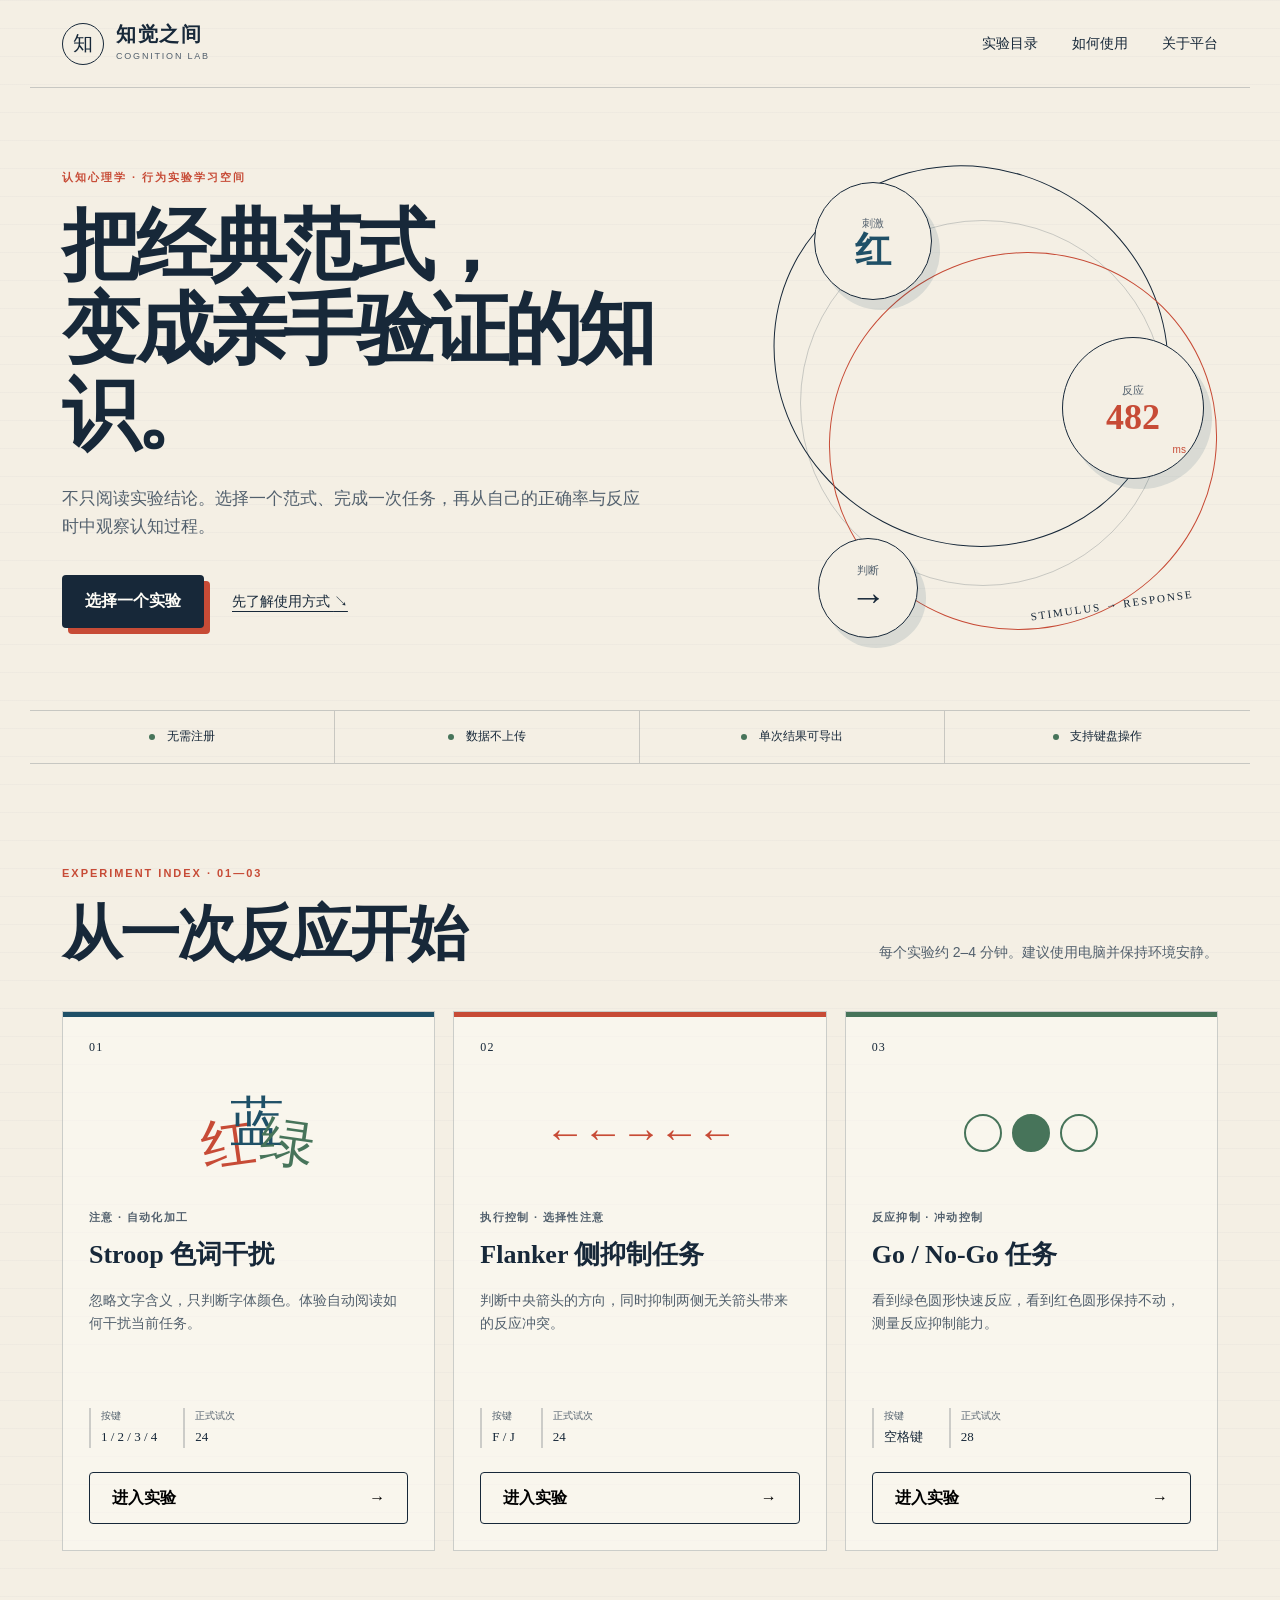
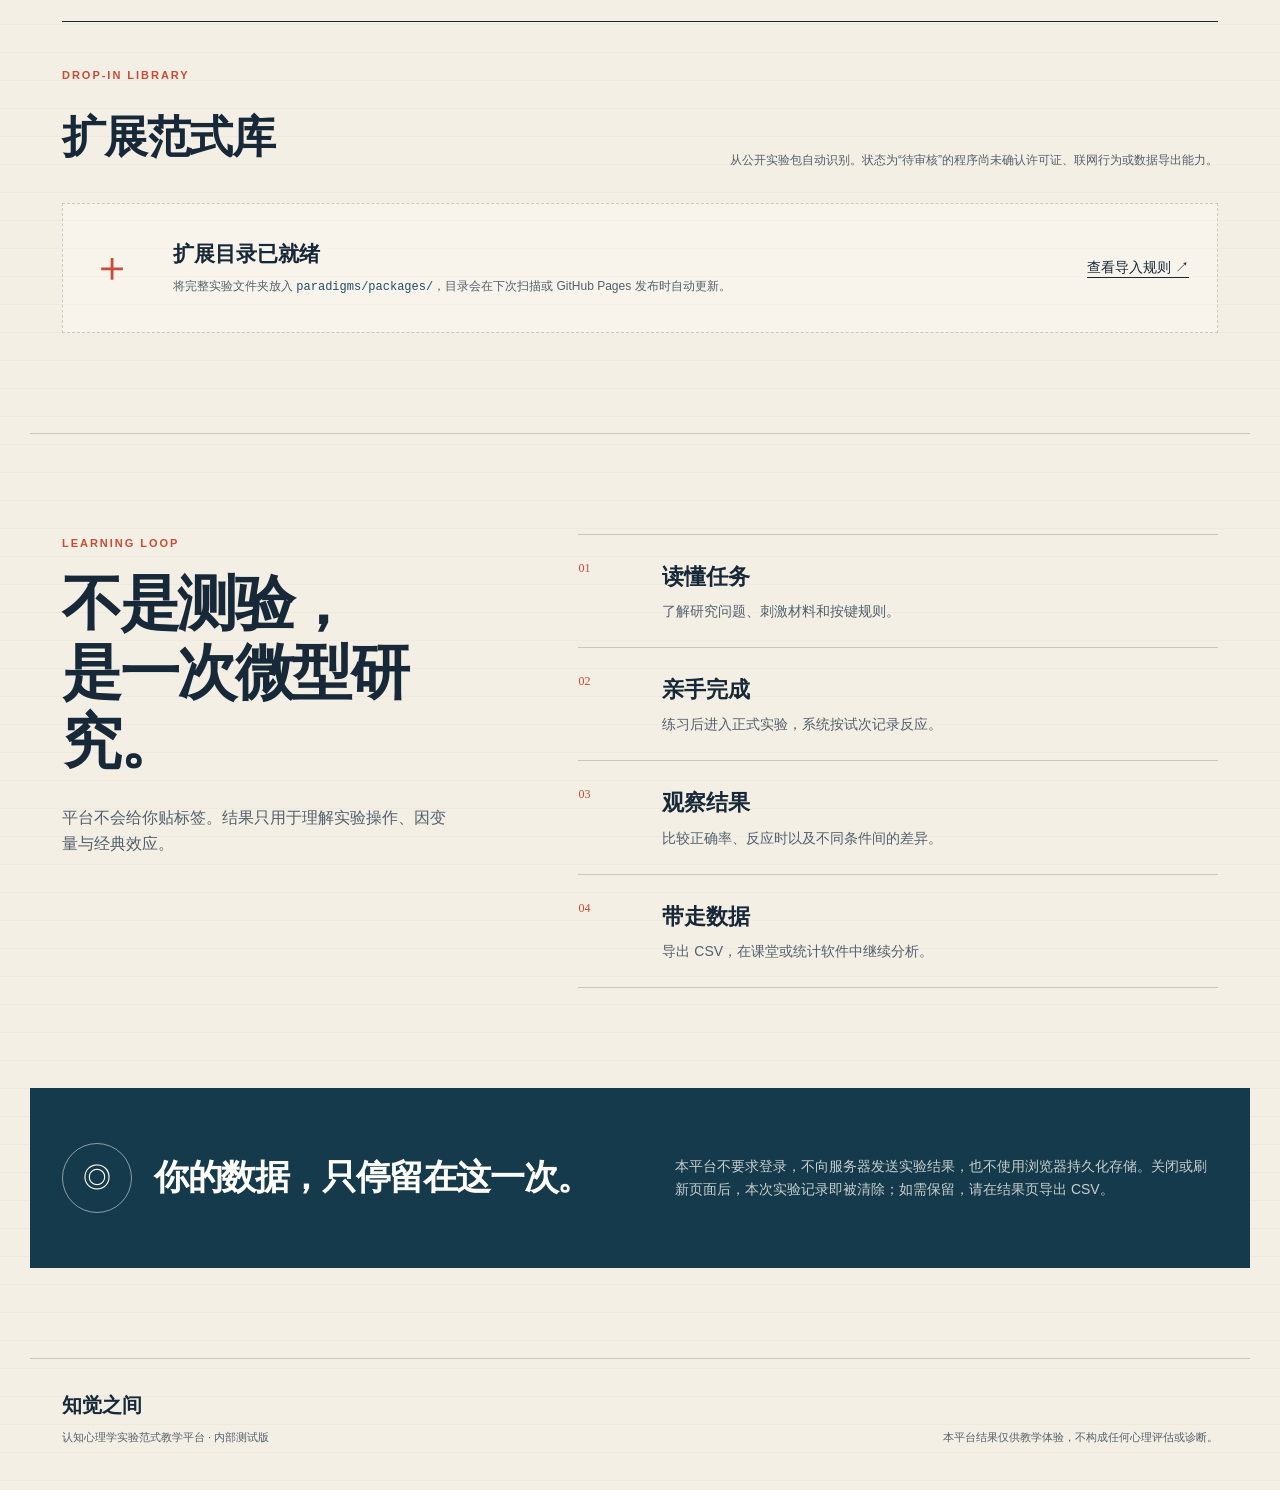
==== index.html @ 91975792 "Initial cognitive paradigm lab" ====
<!doctype html>
<html lang="zh-CN">
  <head>
    <meta charset="UTF-8" />
    <meta name="viewport" content="width=device-width, initial-scale=1.0" />
    <meta
      name="description"
      content="面向认知心理学学习者的经典行为实验范式体验平台。"
    />
    <meta name="theme-color" content="#f4efe4" />
    <title>知觉之间｜认知心理学实验范式平台</title>
    <link rel="stylesheet" href="./styles.css" />
    <script src="./paradigms/catalog.generated.js"></script>
    <script src="./app.js" defer></script>
  </head>
  <body>
    <a class="skip-link" href="#experiment-list">跳到实验目录</a>

    <header class="site-header">
      <a class="brand" href="#top" aria-label="知觉之间首页">
        <span class="brand-mark" aria-hidden="true">知</span>
        <span>
          <strong>知觉之间</strong>
          <small>COGNITION LAB</small>
        </span>
      </a>
      <nav aria-label="主导航">
        <a href="#experiment-list">实验目录</a>
        <a href="#how-it-works">如何使用</a>
        <a href="#about">关于平台</a>
      </nav>
    </header>

    <main id="top">
      <section class="hero" aria-labelledby="hero-title">
        <div class="hero-copy">
          <p class="eyebrow">认知心理学 · 行为实验学习空间</p>
          <h1 id="hero-title">把经典范式，<br />变成亲手验证的知识。</h1>
          <p class="hero-intro">
            不只阅读实验结论。选择一个范式、完成一次任务，再从自己的正确率与反应时中观察认知过程。
          </p>
          <div class="hero-actions">
            <a class="button button-primary" href="#experiment-list">选择一个实验</a>
            <a class="text-link" href="#how-it-works">先了解使用方式 <span aria-hidden="true">↘</span></a>
          </div>
        </div>

        <div class="hero-visual" aria-label="认知实验反应时示意图">
          <div class="orbit orbit-one"></div>
          <div class="orbit orbit-two"></div>
          <div class="signal signal-a"><span>刺激</span><strong>红</strong></div>
          <div class="signal signal-b"><span>反应</span><strong>482</strong><small>ms</small></div>
          <div class="signal signal-c"><span>判断</span><strong>→</strong></div>
          <p>STIMULUS → RESPONSE</p>
        </div>
      </section>

      <section class="trust-strip" aria-label="平台特性">
        <span><i aria-hidden="true"></i> 无需注册</span>
        <span><i aria-hidden="true"></i> 数据不上传</span>
        <span><i aria-hidden="true"></i> 单次结果可导出</span>
        <span><i aria-hidden="true"></i> 支持键盘操作</span>
      </section>

      <section class="experiments section-shell" id="experiment-list" aria-labelledby="experiments-title">
        <header class="section-heading">
          <div>
            <p class="eyebrow">EXPERIMENT INDEX · 01—03</p>
            <h2 id="experiments-title">从一次反应开始</h2>
          </div>
          <p>每个实验约 2–4 分钟。建议使用电脑并保持环境安静。</p>
        </header>

        <div class="experiment-grid">
          <article class="experiment-card card-stroop">
            <div class="card-number">01</div>
            <div class="card-symbol" aria-hidden="true">
              <span>红</span><span>蓝</span><span>绿</span>
            </div>
            <p class="card-domain">注意 · 自动化加工</p>
            <h3>Stroop 色词干扰</h3>
            <p>忽略文字含义，只判断字体颜色。体验自动阅读如何干扰当前任务。</p>
            <dl>
              <div><dt>按键</dt><dd>1 / 2 / 3 / 4</dd></div>
              <div><dt>正式试次</dt><dd>24</dd></div>
            </dl>
            <button class="button button-card" type="button" data-experiment="stroop">
              进入实验 <span aria-hidden="true">→</span>
            </button>
          </article>

          <article class="experiment-card card-flanker">
            <div class="card-number">02</div>
            <div class="card-symbol arrows" aria-hidden="true">←←→←←</div>
            <p class="card-domain">执行控制 · 选择性注意</p>
            <h3>Flanker 侧抑制任务</h3>
            <p>判断中央箭头的方向，同时抑制两侧无关箭头带来的反应冲突。</p>
            <dl>
              <div><dt>按键</dt><dd>F / J</dd></div>
              <div><dt>正式试次</dt><dd>24</dd></div>
            </dl>
            <button class="button button-card" type="button" data-experiment="flanker">
              进入实验 <span aria-hidden="true">→</span>
            </button>
          </article>

          <article class="experiment-card card-gonogo">
            <div class="card-number">03</div>
            <div class="card-symbol circles" aria-hidden="true"><i></i><i></i><i></i></div>
            <p class="card-domain">反应抑制 · 冲动控制</p>
            <h3>Go / No-Go 任务</h3>
            <p>看到绿色圆形快速反应，看到红色圆形保持不动，测量反应抑制能力。</p>
            <dl>
              <div><dt>按键</dt><dd>空格键</dd></div>
              <div><dt>正式试次</dt><dd>28</dd></div>
            </dl>
            <button class="button button-card" type="button" data-experiment="gonogo">
              进入实验 <span aria-hidden="true">→</span>
            </button>
          </article>
        </div>

        <section class="imported-catalog" id="imported-catalog" hidden aria-labelledby="imported-title">
          <header class="imported-heading">
            <div>
              <p class="eyebrow">DROP-IN LIBRARY</p>
              <h3 id="imported-title">扩展范式库</h3>
            </div>
            <p>从公开实验包自动识别。状态为“待审核”的程序尚未确认许可证、联网行为或数据导出能力。</p>
          </header>
          <div class="imported-grid" id="imported-grid"></div>
        </section>
      </section>

      <section class="method section-shell" id="how-it-works" aria-labelledby="method-title">
        <div class="method-intro">
          <p class="eyebrow">LEARNING LOOP</p>
          <h2 id="method-title">不是测验，<br />是一次微型研究。</h2>
          <p>平台不会给你贴标签。结果只用于理解实验操作、因变量与经典效应。</p>
        </div>
        <ol class="method-steps">
          <li>
            <span>01</span>
            <div><h3>读懂任务</h3><p>了解研究问题、刺激材料和按键规则。</p></div>
          </li>
          <li>
            <span>02</span>
            <div><h3>亲手完成</h3><p>练习后进入正式实验，系统按试次记录反应。</p></div>
          </li>
          <li>
            <span>03</span>
            <div><h3>观察结果</h3><p>比较正确率、反应时以及不同条件间的差异。</p></div>
          </li>
          <li>
            <span>04</span>
            <div><h3>带走数据</h3><p>导出 CSV，在课堂或统计软件中继续分析。</p></div>
          </li>
        </ol>
      </section>

      <section class="privacy-note section-shell" id="about">
        <div>
          <span class="privacy-icon" aria-hidden="true">◎</span>
          <h2>你的数据，只停留在这一次。</h2>
        </div>
        <p>
          本平台不要求登录，不向服务器发送实验结果，也不使用浏览器持久化存储。关闭或刷新页面后，本次实验记录即被清除；如需保留，请在结果页导出 CSV。
        </p>
      </section>
    </main>

    <footer class="site-footer">
      <div>
        <strong>知觉之间</strong>
        <p>认知心理学实验范式教学平台 · 内部测试版</p>
      </div>
      <p>本平台结果仅供教学体验，不构成任何心理评估或诊断。</p>
    </footer>

    <dialog class="experiment-dialog" id="experiment-dialog" aria-labelledby="dialog-title">
      <div class="dialog-shell">
        <header class="dialog-header">
          <a class="brand compact" href="#" tabindex="-1">
            <span class="brand-mark" aria-hidden="true">知</span>
            <span><strong>实验进行中</strong><small id="dialog-kicker">COGNITION LAB</small></span>
          </a>
          <div class="progress-wrap" id="progress-wrap" hidden>
            <span id="progress-text">0 / 0</span>
            <div class="progress-track" aria-hidden="true"><i id="progress-bar"></i></div>
          </div>
          <button class="icon-button" id="close-experiment" type="button" aria-label="退出实验">×</button>
        </header>

        <section class="dialog-content intro-screen" id="intro-screen">
          <div class="intro-label" id="intro-number">实验 01</div>
          <h2 id="dialog-title">Stroop 色词干扰</h2>
          <p class="intro-question" id="intro-question"></p>
          <div class="instruction-panel">
            <div>
              <p class="eyebrow">你的任务</p>
              <p id="intro-instruction"></p>
            </div>
            <div class="key-guide" id="key-guide"></div>
          </div>
          <div class="intro-meta">
            <span id="intro-trials"></span>
            <span>先练习，后正式实验</span>
            <span>请勿刷新页面</span>
          </div>
          <button class="button button-primary" id="start-practice" type="button">开始练习</button>
        </section>

        <section class="dialog-content task-screen" id="task-screen" hidden aria-live="polite">
          <p class="phase-label" id="phase-label">练习</p>
          <div class="stimulus-stage" id="stimulus-stage">
            <div class="fixation" id="fixation" aria-hidden="true">+</div>
            <div class="stimulus" id="stimulus" role="img" aria-label="实验刺激"></div>
            <div class="feedback" id="feedback"></div>
          </div>
          <div class="task-key-guide" id="task-key-guide"></div>
        </section>

        <section class="dialog-content transition-screen" id="transition-screen" hidden>
          <p class="eyebrow">PRACTICE COMPLETE</p>
          <h2>练习完成，规则已经熟悉。</h2>
          <p id="practice-summary"></p>
          <button class="button button-primary" id="start-formal" type="button">进入正式实验</button>
        </section>

        <section class="dialog-content results-screen" id="results-screen" hidden>
          <div class="result-heading">
            <div>
              <p class="eyebrow">YOUR RESULT</p>
              <h2>这一次，你观察到了什么？</h2>
            </div>
            <p id="result-note"></p>
          </div>
          <div class="metric-grid">
            <article><span>正确率</span><strong id="metric-accuracy">—</strong><small>全部正式试次</small></article>
            <article><span>平均反应时</span><strong id="metric-rt">—</strong><small>仅统计正确反应</small></article>
            <article><span id="metric-effect-label">条件差异</span><strong id="metric-effect">—</strong><small id="metric-effect-note">—</small></article>
          </div>
          <div class="result-explanation">
            <h3>如何理解</h3>
            <p id="result-explanation"></p>
          </div>
          <div class="result-actions">
            <button class="button button-primary" id="export-csv" type="button">导出本次 CSV</button>
            <button class="button button-secondary" id="retry-experiment" type="button">再做一次</button>
          </div>
          <p class="ephemeral-warning">退出本页后，本次结果将被清除。请先导出需要保留的数据。</p>
        </section>
      </div>
    </dialog>

    <div class="toast" id="toast" role="status" aria-live="polite"></div>
  </body>
</html>
---- styles.css ----
:root {
  --paper: #f4efe4;
  --paper-deep: #e8dfcf;
  --ink: #172839;
  --ink-soft: #52606d;
  --blue: #1f5067;
  --blue-dark: #153a4b;
  --red: #c74b36;
  --green: #47745a;
  --yellow: #d8a62e;
  --line: rgba(23, 40, 57, 0.2);
  --white: #fffdf7;
  --shadow: 0 20px 70px rgba(31, 46, 55, 0.12);
  --serif: "Songti SC", "STSong", "Noto Serif CJK SC", Georgia, serif;
  --sans: "Microsoft YaHei", "PingFang SC", "Noto Sans CJK SC", Arial, sans-serif;
  --radius: 4px;
}

* { box-sizing: border-box; }

html { scroll-behavior: smooth; }

body {
  margin: 0;
  color: var(--ink);
  background:
    linear-gradient(rgba(23, 40, 57, 0.025) 1px, transparent 1px),
    var(--paper);
  background-size: 100% 28px;
  font-family: var(--sans);
  line-height: 1.65;
}

body.dialog-open { overflow: hidden; }

button, a { -webkit-tap-highlight-color: transparent; }

button { font: inherit; }

a { color: inherit; }

.skip-link {
  position: fixed;
  z-index: 100;
  top: 10px;
  left: 10px;
  padding: 10px 14px;
  background: var(--ink);
  color: white;
  transform: translateY(-150%);
}

.skip-link:focus { transform: translateY(0); }

.site-header {
  display: flex;
  align-items: center;
  justify-content: space-between;
  max-width: 1220px;
  min-height: 88px;
  margin: 0 auto;
  padding: 18px 32px;
  border-bottom: 1px solid var(--line);
}

.brand {
  display: inline-flex;
  align-items: center;
  gap: 12px;
  text-decoration: none;
}

.brand-mark {
  display: grid;
  width: 42px;
  height: 42px;
  place-items: center;
  border: 1px solid var(--ink);
  border-radius: 50%;
  font-family: var(--serif);
  font-size: 20px;
}

.brand strong, .brand small { display: block; }

.brand strong {
  font-family: var(--serif);
  font-size: 20px;
  letter-spacing: 0.08em;
  line-height: 1.15;
}

.brand small {
  margin-top: 3px;
  color: var(--ink-soft);
  font-size: 9px;
  letter-spacing: 0.2em;
}

.site-header nav { display: flex; gap: 34px; }

.site-header nav a {
  position: relative;
  font-size: 14px;
  text-decoration: none;
}

.site-header nav a::after {
  position: absolute;
  right: 0;
  bottom: -5px;
  left: 0;
  height: 1px;
  background: var(--red);
  content: "";
  transform: scaleX(0);
  transform-origin: right;
  transition: transform 180ms ease;
}

.site-header nav a:hover::after,
.site-header nav a:focus-visible::after { transform: scaleX(1); transform-origin: left; }

.hero {
  display: grid;
  grid-template-columns: 1.12fr 0.88fr;
  max-width: 1220px;
  min-height: 620px;
  margin: 0 auto;
  padding: 80px 32px 72px;
  border-bottom: 1px solid var(--line);
}

.hero-copy { position: relative; z-index: 2; }

.eyebrow {
  margin: 0 0 18px;
  color: var(--red);
  font-size: 11px;
  font-weight: 700;
  letter-spacing: 0.18em;
  text-transform: uppercase;
}

h1, h2, h3, p { margin-top: 0; }

h1 {
  max-width: 760px;
  margin-bottom: 28px;
  font-family: var(--serif);
  font-size: clamp(50px, 6.1vw, 84px);
  font-weight: 600;
  letter-spacing: -0.055em;
  line-height: 1.08;
}

.hero-intro {
  max-width: 590px;
  margin-bottom: 34px;
  color: var(--ink-soft);
  font-size: 17px;
}

.hero-actions { display: flex; align-items: center; gap: 28px; }

.button {
  display: inline-flex;
  align-items: center;
  justify-content: center;
  min-height: 48px;
  padding: 12px 22px;
  border: 1px solid transparent;
  border-radius: var(--radius);
  cursor: pointer;
  font-weight: 700;
  text-decoration: none;
  transition: transform 160ms ease, background 160ms ease, color 160ms ease, box-shadow 160ms ease;
}

.button:hover { transform: translateY(-2px); }
.button:active { transform: translateY(0); }
.button:focus-visible, .icon-button:focus-visible, a:focus-visible {
  outline: 3px solid rgba(199, 75, 54, 0.38);
  outline-offset: 3px;
}

.button-primary { background: var(--ink); color: var(--white); box-shadow: 6px 6px 0 var(--red); }
.button-primary:hover { background: var(--blue); }
.button-secondary { border-color: var(--ink); background: transparent; color: var(--ink); }
.button-secondary:hover { background: var(--paper-deep); }
.text-link { font-size: 14px; text-decoration-thickness: 1px; text-underline-offset: 5px; }

.hero-visual {
  position: relative;
  align-self: center;
  width: min(100%, 470px);
  aspect-ratio: 1;
  margin-left: auto;
}

.hero-visual::before {
  position: absolute;
  inset: 11%;
  border: 1px solid var(--line);
  border-radius: 50%;
  content: "";
}

.hero-visual > p {
  position: absolute;
  right: 5%;
  bottom: 5%;
  margin: 0;
  font-family: Georgia, serif;
  font-size: 11px;
  letter-spacing: 0.18em;
  transform: rotate(-8deg);
}

.orbit { position: absolute; border: 1px solid var(--ink); border-radius: 50%; }
.orbit-one { inset: 0 10% 20% 5%; transform: rotate(28deg); }
.orbit-two { inset: 18% 0 2% 17%; border-color: var(--red); transform: rotate(-22deg); }

.signal {
  position: absolute;
  z-index: 2;
  display: grid;
  place-items: center;
  width: 118px;
  height: 118px;
  border: 1px solid var(--ink);
  border-radius: 50%;
  background: var(--paper);
  box-shadow: 8px 10px 0 rgba(31, 80, 103, 0.13);
}

.signal span { align-self: end; color: var(--ink-soft); font-size: 11px; }
.signal strong { align-self: start; font-family: var(--serif); font-size: 36px; line-height: 1; }
.signal small { position: absolute; right: 17px; bottom: 20px; font-size: 10px; }
.signal-a { top: 3%; left: 14%; color: var(--blue); }
.signal-b { top: 36%; right: 3%; width: 142px; height: 142px; color: var(--red); }
.signal-c { bottom: 0; left: 15%; width: 100px; height: 100px; }

.trust-strip {
  display: grid;
  grid-template-columns: repeat(4, 1fr);
  max-width: 1220px;
  margin: 0 auto;
  border-bottom: 1px solid var(--line);
}

.trust-strip span { padding: 16px 24px; border-right: 1px solid var(--line); font-size: 12px; text-align: center; }
.trust-strip span:last-child { border-right: 0; }
.trust-strip i { display: inline-block; width: 6px; height: 6px; margin-right: 8px; border-radius: 50%; background: var(--green); }

.section-shell { max-width: 1220px; margin: 0 auto; padding: 100px 32px; }

.section-heading {
  display: flex;
  align-items: end;
  justify-content: space-between;
  gap: 40px;
  margin-bottom: 42px;
}

.section-heading h2, .method h2, .privacy-note h2 {
  margin-bottom: 0;
  font-family: var(--serif);
  font-size: clamp(38px, 5vw, 60px);
  font-weight: 600;
  letter-spacing: -0.04em;
  line-height: 1.15;
}

.section-heading > p { max-width: 380px; margin-bottom: 5px; color: var(--ink-soft); font-size: 14px; }

.experiment-grid { display: grid; grid-template-columns: repeat(3, 1fr); gap: 18px; }

.experiment-card {
  position: relative;
  display: flex;
  min-height: 540px;
  flex-direction: column;
  padding: 26px;
  overflow: hidden;
  border: 1px solid var(--line);
  background: rgba(255, 253, 247, 0.5);
  transition: transform 180ms ease, box-shadow 180ms ease;
}

.experiment-card:hover { transform: translateY(-5px); box-shadow: var(--shadow); }
.experiment-card::before { position: absolute; top: 0; right: 0; left: 0; height: 5px; background: var(--blue); content: ""; }
.card-flanker::before { background: var(--red); }
.card-gonogo::before { background: var(--green); }
.card-number { font-family: Georgia, serif; font-size: 12px; letter-spacing: 0.1em; }

.card-symbol {
  display: flex;
  height: 150px;
  align-items: center;
  justify-content: center;
  font-family: var(--serif);
  font-size: 54px;
  letter-spacing: -0.32em;
}

.card-symbol span:nth-child(1) { color: var(--red); transform: translate(7px, 13px) rotate(-8deg); }
.card-symbol span:nth-child(2) { color: var(--blue); transform: translateY(-10px); }
.card-symbol span:nth-child(3) { color: var(--green); transform: translate(-7px, 10px) rotate(8deg); }
.card-symbol.arrows { color: var(--red); font-family: Arial, sans-serif; font-size: 40px; letter-spacing: -0.05em; }
.card-symbol.circles { gap: 10px; }
.card-symbol.circles i { width: 38px; height: 38px; border: 2px solid var(--green); border-radius: 50%; }
.card-symbol.circles i:nth-child(2) { background: var(--green); }

.card-domain { margin-bottom: 8px; color: var(--ink-soft); font-size: 11px; font-weight: 700; letter-spacing: 0.12em; }
.experiment-card h3 { margin-bottom: 12px; font-family: var(--serif); font-size: 26px; }
.experiment-card > p:not(.card-domain) { color: var(--ink-soft); font-size: 14px; }
.experiment-card dl { display: flex; gap: 26px; margin: auto 0 24px; }
.experiment-card dl div { padding-left: 10px; border-left: 2px solid var(--line); }
.experiment-card dt { color: var(--ink-soft); font-size: 10px; }
.experiment-card dd { margin: 2px 0 0; font-family: Georgia, serif; font-size: 13px; }
.button-card { width: 100%; justify-content: space-between; border-color: var(--ink); background: transparent; }
.button-card:hover { background: var(--ink); color: var(--white); }

.imported-catalog {
  margin-top: 70px;
  padding-top: 44px;
  border-top: 1px solid var(--ink);
}

.imported-heading {
  display: flex;
  align-items: end;
  justify-content: space-between;
  gap: 40px;
  margin-bottom: 28px;
}

.imported-heading h3 {
  margin-bottom: 0;
  font-family: var(--serif);
  font-size: clamp(30px, 4vw, 44px);
  font-weight: 600;
  letter-spacing: -0.035em;
}

.imported-heading > p {
  max-width: 520px;
  margin-bottom: 4px;
  color: var(--ink-soft);
  font-size: 12px;
}

.imported-grid {
  display: grid;
  grid-template-columns: repeat(2, minmax(0, 1fr));
  gap: 14px;
}

.imported-card {
  display: grid;
  grid-template-columns: 58px 1fr auto;
  gap: 18px;
  align-items: center;
  min-height: 170px;
  padding: 22px;
  border: 1px solid var(--line);
  background: rgba(255, 253, 247, 0.5);
}

.imported-index {
  align-self: stretch;
  display: grid;
  place-items: start center;
  padding-top: 4px;
  border-right: 1px solid var(--line);
  color: var(--red);
  font-family: Georgia, serif;
  font-size: 11px;
}

.imported-meta {
  display: flex;
  flex-wrap: wrap;
  gap: 6px;
  margin-bottom: 8px;
}

.status-chip {
  display: inline-flex;
  min-height: 22px;
  align-items: center;
  padding: 2px 7px;
  border: 1px solid var(--line);
  font-size: 9px;
  font-weight: 700;
  letter-spacing: 0.06em;
}

.status-chip.ready { border-color: rgba(71, 116, 90, 0.6); color: var(--green); }
.status-chip.review { border-color: rgba(209, 154, 22, 0.7); color: #85600d; }
.status-chip.blocked { border-color: rgba(199, 75, 54, 0.7); color: var(--red); }
.imported-card h4 { margin: 0 0 6px; font-family: var(--serif); font-size: 21px; }
.imported-card p { margin: 0; color: var(--ink-soft); font-size: 12px; }
.imported-action { min-width: 96px; padding: 10px 14px; font-size: 12px; }
.imported-action[aria-disabled="true"] { border-color: var(--line); color: var(--ink-soft); cursor: not-allowed; opacity: .68; pointer-events: none; }

.imported-empty {
  grid-column: 1 / -1;
  display: grid;
  grid-template-columns: 62px 1fr auto;
  gap: 20px;
  align-items: center;
  min-height: 130px;
  padding: 24px 28px;
  border: 1px dashed var(--line);
  background: rgba(255, 253, 247, 0.34);
}

.imported-empty > span { color: var(--red); font-family: Georgia, serif; font-size: 42px; font-weight: 300; }
.imported-empty h4 { margin: 0 0 5px; font-family: var(--serif); font-size: 21px; }
.imported-empty p { margin: 0; color: var(--ink-soft); font-size: 12px; }
.imported-empty code { font-family: Consolas, monospace; color: var(--blue); }

.method {
  display: grid;
  grid-template-columns: 0.8fr 1.2fr;
  gap: 90px;
  border-top: 1px solid var(--line);
}

.method-intro > p:last-child { max-width: 390px; margin-top: 28px; color: var(--ink-soft); }
.method-steps { margin: 0; padding: 0; list-style: none; }
.method-steps li { display: grid; grid-template-columns: 64px 1fr; gap: 20px; padding: 24px 0; border-top: 1px solid var(--line); }
.method-steps li:last-child { border-bottom: 1px solid var(--line); }
.method-steps span { color: var(--red); font-family: Georgia, serif; font-size: 12px; }
.method-steps h3 { margin-bottom: 5px; font-family: var(--serif); font-size: 22px; }
.method-steps p { margin-bottom: 0; color: var(--ink-soft); font-size: 14px; }

.privacy-note {
  display: grid;
  grid-template-columns: 1fr 1fr;
  gap: 70px;
  margin-bottom: 90px;
  padding-top: 55px;
  padding-bottom: 55px;
  background: var(--blue-dark);
  color: var(--white);
}

.privacy-note > div { display: flex; align-items: center; gap: 22px; }
.privacy-note h2 { font-size: 35px; }
.privacy-note > p { align-self: center; margin-bottom: 0; color: rgba(255, 253, 247, 0.76); font-size: 14px; }
.privacy-icon { display: grid; width: 70px; height: 70px; flex: 0 0 auto; place-items: center; border: 1px solid rgba(255,255,255,.5); border-radius: 50%; font-size: 28px; }

.site-footer {
  display: flex;
  align-items: end;
  justify-content: space-between;
  max-width: 1220px;
  margin: 0 auto;
  padding: 30px 32px 44px;
  border-top: 1px solid var(--line);
}

.site-footer strong { font-family: var(--serif); font-size: 20px; }
.site-footer p { margin: 6px 0 0; color: var(--ink-soft); font-size: 11px; }

.experiment-dialog {
  width: 100vw;
  max-width: none;
  height: 100vh;
  max-height: none;
  margin: 0;
  padding: 0;
  border: 0;
  background: var(--paper);
  color: var(--ink);
}

.experiment-dialog::backdrop { background: rgba(14, 28, 38, 0.75); }
.dialog-shell { min-height: 100%; background: radial-gradient(circle at 72% 35%, rgba(31,80,103,.07), transparent 28%), var(--paper); }
.dialog-header { display: grid; grid-template-columns: 1fr minmax(180px, 340px) 1fr; align-items: center; min-height: 80px; padding: 14px 28px; border-bottom: 1px solid var(--line); }
.brand.compact { justify-self: start; pointer-events: none; }
.brand.compact .brand-mark { width: 38px; height: 38px; font-size: 16px; }
.brand.compact strong { font-size: 15px; }
.progress-wrap { display: flex; align-items: center; gap: 12px; }
.progress-wrap > span { min-width: 45px; font-family: Georgia, serif; font-size: 11px; }
.progress-track { width: 100%; height: 3px; background: var(--paper-deep); }
.progress-track i { display: block; width: 0; height: 100%; background: var(--red); transition: width 200ms ease; }
.icon-button { justify-self: end; width: 42px; height: 42px; border: 1px solid var(--line); border-radius: 50%; background: transparent; color: var(--ink); cursor: pointer; font-size: 26px; line-height: 1; }
.icon-button:hover { background: var(--ink); color: white; }

.dialog-content { width: min(940px, calc(100% - 40px)); margin: 0 auto; padding: 70px 0; }
.intro-screen { text-align: center; }
.intro-label { display: inline-block; margin-bottom: 18px; padding: 5px 10px; border: 1px solid var(--red); color: var(--red); font-size: 10px; letter-spacing: .16em; }
.dialog-content h2 { margin-bottom: 18px; font-family: var(--serif); font-size: clamp(40px, 6vw, 66px); font-weight: 600; letter-spacing: -.045em; line-height: 1.12; }
.intro-question { max-width: 640px; margin: 0 auto 36px; color: var(--ink-soft); }
.instruction-panel { display: grid; grid-template-columns: .9fr 1.1fr; gap: 36px; margin: 0 auto 24px; padding: 28px; border: 1px solid var(--line); background: rgba(255,255,255,.34); text-align: left; }
.instruction-panel > div:first-child { padding-right: 28px; border-right: 1px solid var(--line); }
.instruction-panel p:last-child { margin-bottom: 0; }
.key-guide { display: flex; flex-wrap: wrap; align-items: center; justify-content: center; gap: 12px; }
.key-item { display: inline-flex; align-items: center; gap: 8px; font-size: 12px; }
kbd { display: inline-grid; min-width: 42px; height: 42px; padding: 0 10px; place-items: center; border: 1px solid var(--ink); border-bottom-width: 3px; border-radius: 5px; background: var(--white); font-family: var(--sans); font-size: 14px; font-weight: 700; }
.color-dot { width: 12px; height: 12px; border-radius: 50%; }
.intro-meta { display: flex; justify-content: center; gap: 22px; margin-bottom: 32px; color: var(--ink-soft); font-size: 11px; }
.intro-meta span + span::before { margin-right: 22px; color: var(--red); content: "·"; }

.task-screen { display: flex; min-height: calc(100vh - 82px); flex-direction: column; align-items: center; justify-content: center; padding: 36px 0 70px; }
.phase-label { margin-bottom: 28px; color: var(--ink-soft); font-size: 11px; font-weight: 700; letter-spacing: .15em; }
.stimulus-stage { position: relative; display: grid; width: min(620px, 100%); min-height: 330px; place-items: center; border: 1px solid var(--line); background: var(--white); box-shadow: var(--shadow); }
.fixation { font-family: Arial, sans-serif; font-size: 56px; font-weight: 300; }
.stimulus { font-family: Arial, sans-serif; font-size: clamp(62px, 11vw, 105px); font-weight: 700; letter-spacing: .02em; line-height: 1; text-align: center; }
.stimulus.circle { width: 120px; height: 120px; border-radius: 50%; }
.feedback { position: absolute; right: 0; bottom: 24px; left: 0; min-height: 26px; color: var(--ink-soft); font-size: 14px; font-weight: 700; text-align: center; }
.task-key-guide { display: flex; flex-wrap: wrap; justify-content: center; gap: 16px; margin-top: 28px; }

.transition-screen { max-width: 700px; padding-top: 18vh; text-align: center; }
.transition-screen > p:not(.eyebrow) { margin-bottom: 34px; color: var(--ink-soft); }

.results-screen { padding-top: 55px; }
.result-heading { display: flex; align-items: end; justify-content: space-between; gap: 30px; margin-bottom: 34px; }
.result-heading h2 { max-width: 620px; margin-bottom: 0; font-size: clamp(40px, 5vw, 58px); }
.result-heading > p { max-width: 260px; margin-bottom: 8px; color: var(--ink-soft); font-size: 13px; }
.metric-grid { display: grid; grid-template-columns: repeat(3, 1fr); border-top: 1px solid var(--ink); border-bottom: 1px solid var(--ink); }
.metric-grid article { padding: 28px; border-right: 1px solid var(--line); }
.metric-grid article:last-child { border-right: 0; }
.metric-grid span, .metric-grid small { display: block; color: var(--ink-soft); font-size: 11px; }
.metric-grid strong { display: block; margin: 8px 0 5px; font-family: Georgia, var(--serif); font-size: clamp(38px, 5vw, 58px); font-weight: 400; line-height: 1; }
.result-explanation { display: grid; grid-template-columns: 180px 1fr; gap: 28px; margin: 30px 0; padding: 26px; background: var(--paper-deep); }
.result-explanation h3 { margin-bottom: 0; font-family: var(--serif); font-size: 21px; }
.result-explanation p { margin-bottom: 0; color: var(--ink-soft); font-size: 14px; }
.result-actions { display: flex; gap: 14px; }
.ephemeral-warning { margin-top: 22px; color: var(--red); font-size: 11px; }

.toast { position: fixed; z-index: 200; right: 24px; bottom: 24px; padding: 12px 18px; background: var(--ink); color: white; font-size: 13px; opacity: 0; pointer-events: none; transform: translateY(15px); transition: opacity 180ms ease, transform 180ms ease; }
.toast.show { opacity: 1; transform: translateY(0); }

[hidden] { display: none !important; }

@media (max-width: 900px) {
  .hero { grid-template-columns: 1fr; }
  .hero-visual { width: min(430px, 90%); margin: 55px auto 0; }
  .experiment-grid { grid-template-columns: 1fr; }
  .imported-grid { grid-template-columns: 1fr; }
  .experiment-card { min-height: 430px; }
  .method { grid-template-columns: 1fr; gap: 45px; }
  .privacy-note { grid-template-columns: 1fr; gap: 30px; margin-right: 20px; margin-left: 20px; }
  .result-heading { display: block; }
  .result-heading > p { max-width: 600px; margin-top: 15px; }
}

@media (max-width: 640px) {
  .site-header { min-height: 72px; padding: 14px 20px; }
  .site-header nav { display: none; }
  .brand-mark { width: 38px; height: 38px; }
  .hero { min-height: auto; padding: 60px 20px 50px; }
  h1 { font-size: clamp(44px, 14vw, 64px); }
  .hero-actions { align-items: flex-start; flex-direction: column; gap: 20px; }
  .hero-visual { aspect-ratio: 1; }
  .signal { width: 90px; height: 90px; }
  .signal-b { width: 110px; height: 110px; }
  .signal-c { width: 76px; height: 76px; }
  .signal strong { font-size: 26px; }
  .trust-strip { grid-template-columns: 1fr 1fr; }
  .trust-strip span:nth-child(2) { border-right: 0; }
  .trust-strip span:nth-child(-n+2) { border-bottom: 1px solid var(--line); }
  .section-shell { padding: 72px 20px; }
  .section-heading { display: block; }
  .imported-heading { display: block; }
  .imported-heading > p { margin-top: 14px; }
  .imported-card { grid-template-columns: 42px 1fr; }
  .imported-card .imported-action { grid-column: 2; justify-self: start; }
  .imported-empty { grid-template-columns: 42px 1fr; padding: 20px; }
  .imported-empty .text-link { grid-column: 2; justify-self: start; }
  .section-heading > p { margin-top: 18px; }
  .experiment-card { padding: 22px; }
  .privacy-note { padding: 35px 24px; }
  .privacy-note > div { align-items: flex-start; }
  .privacy-note h2 { font-size: 28px; }
  .privacy-icon { width: 48px; height: 48px; }
  .site-footer { display: block; padding: 28px 20px; }
  .site-footer > p { margin-top: 20px; }
  .dialog-header { grid-template-columns: 1fr auto; padding: 12px 16px; }
  .progress-wrap { grid-column: 1 / -1; grid-row: 2; margin-top: 10px; }
  .dialog-content { width: calc(100% - 28px); padding-top: 42px; }
  .instruction-panel { grid-template-columns: 1fr; padding: 20px; }
  .instruction-panel > div:first-child { padding: 0 0 20px; border-right: 0; border-bottom: 1px solid var(--line); }
  .intro-meta { align-items: center; flex-direction: column; gap: 4px; }
  .intro-meta span + span::before { display: none; }
  .stimulus-stage { min-height: 280px; }
  .metric-grid { grid-template-columns: 1fr; }
  .metric-grid article { border-right: 0; border-bottom: 1px solid var(--line); }
  .metric-grid article:last-child { border-bottom: 0; }
  .result-explanation { grid-template-columns: 1fr; gap: 8px; }
  .result-actions { align-items: stretch; flex-direction: column; }
}

@media (prefers-reduced-motion: reduce) {
  *, *::before, *::after { scroll-behavior: auto !important; transition-duration: 0.01ms !important; }
}
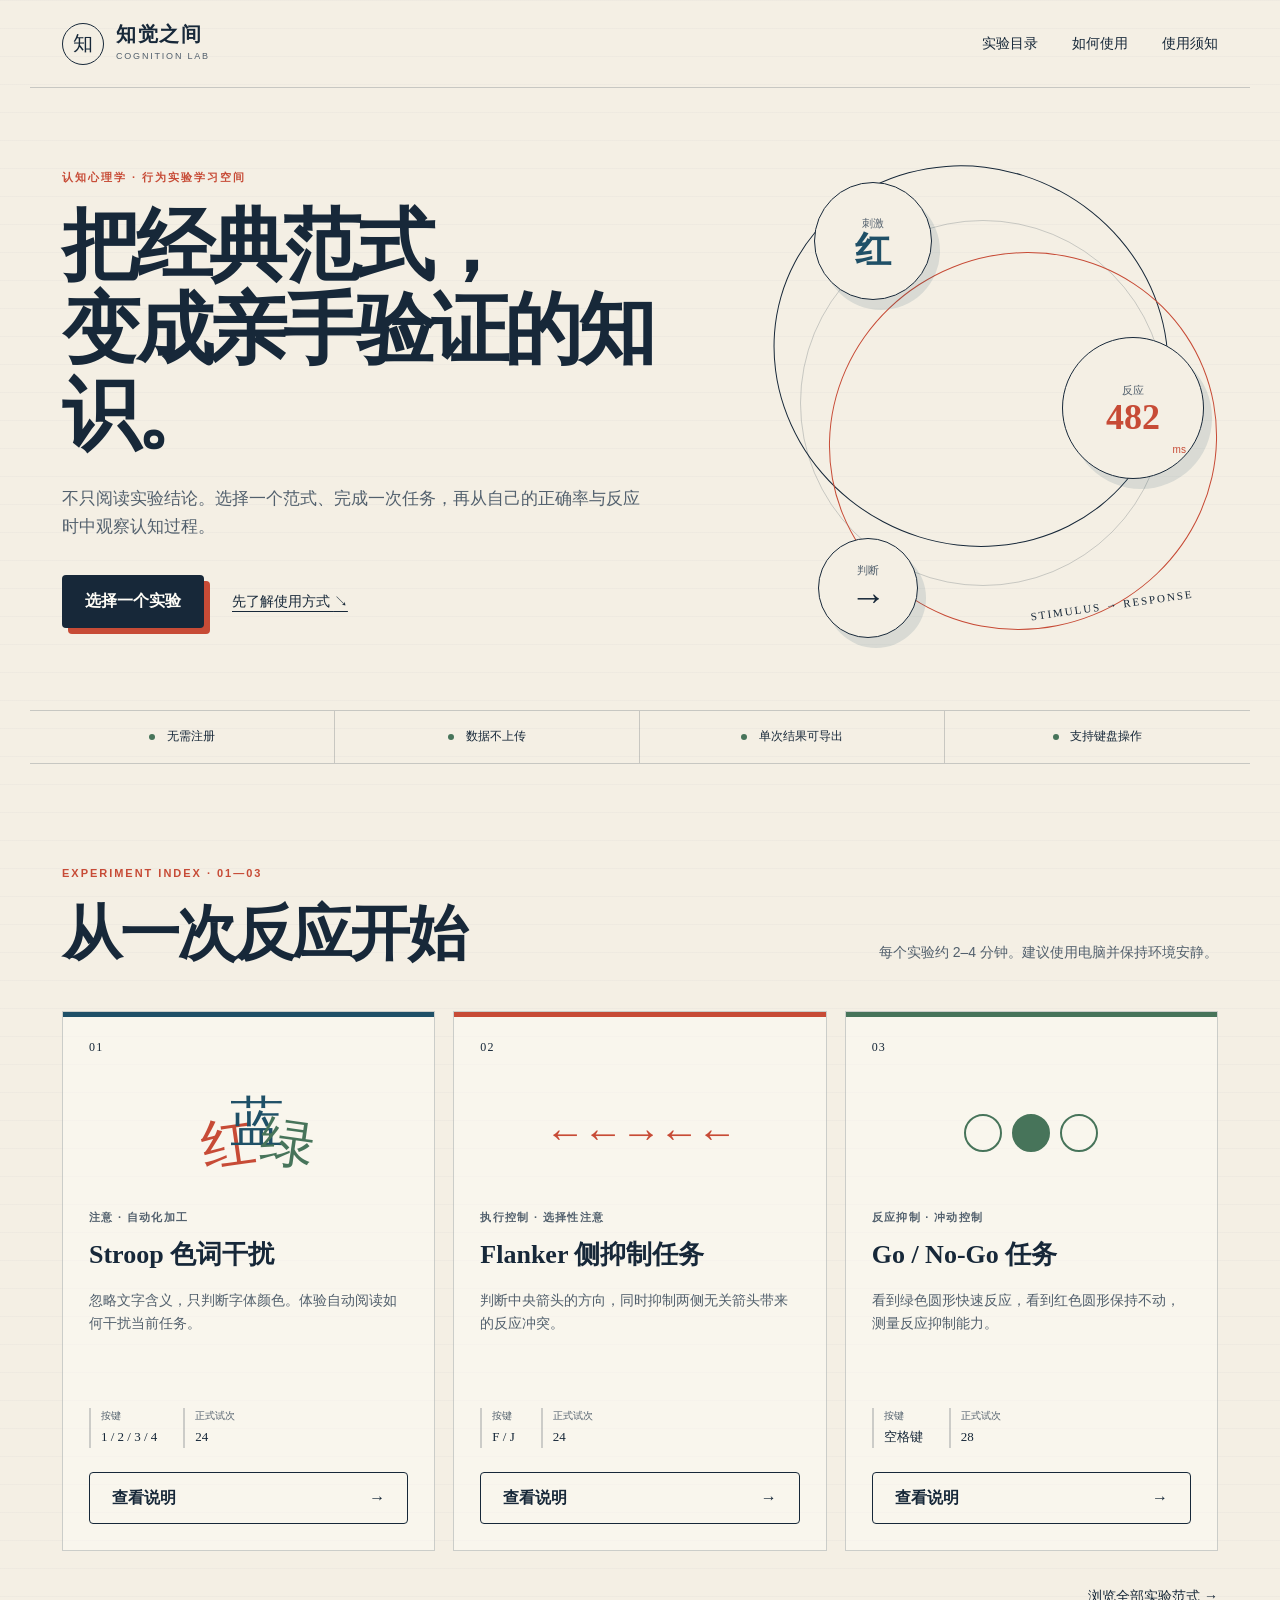
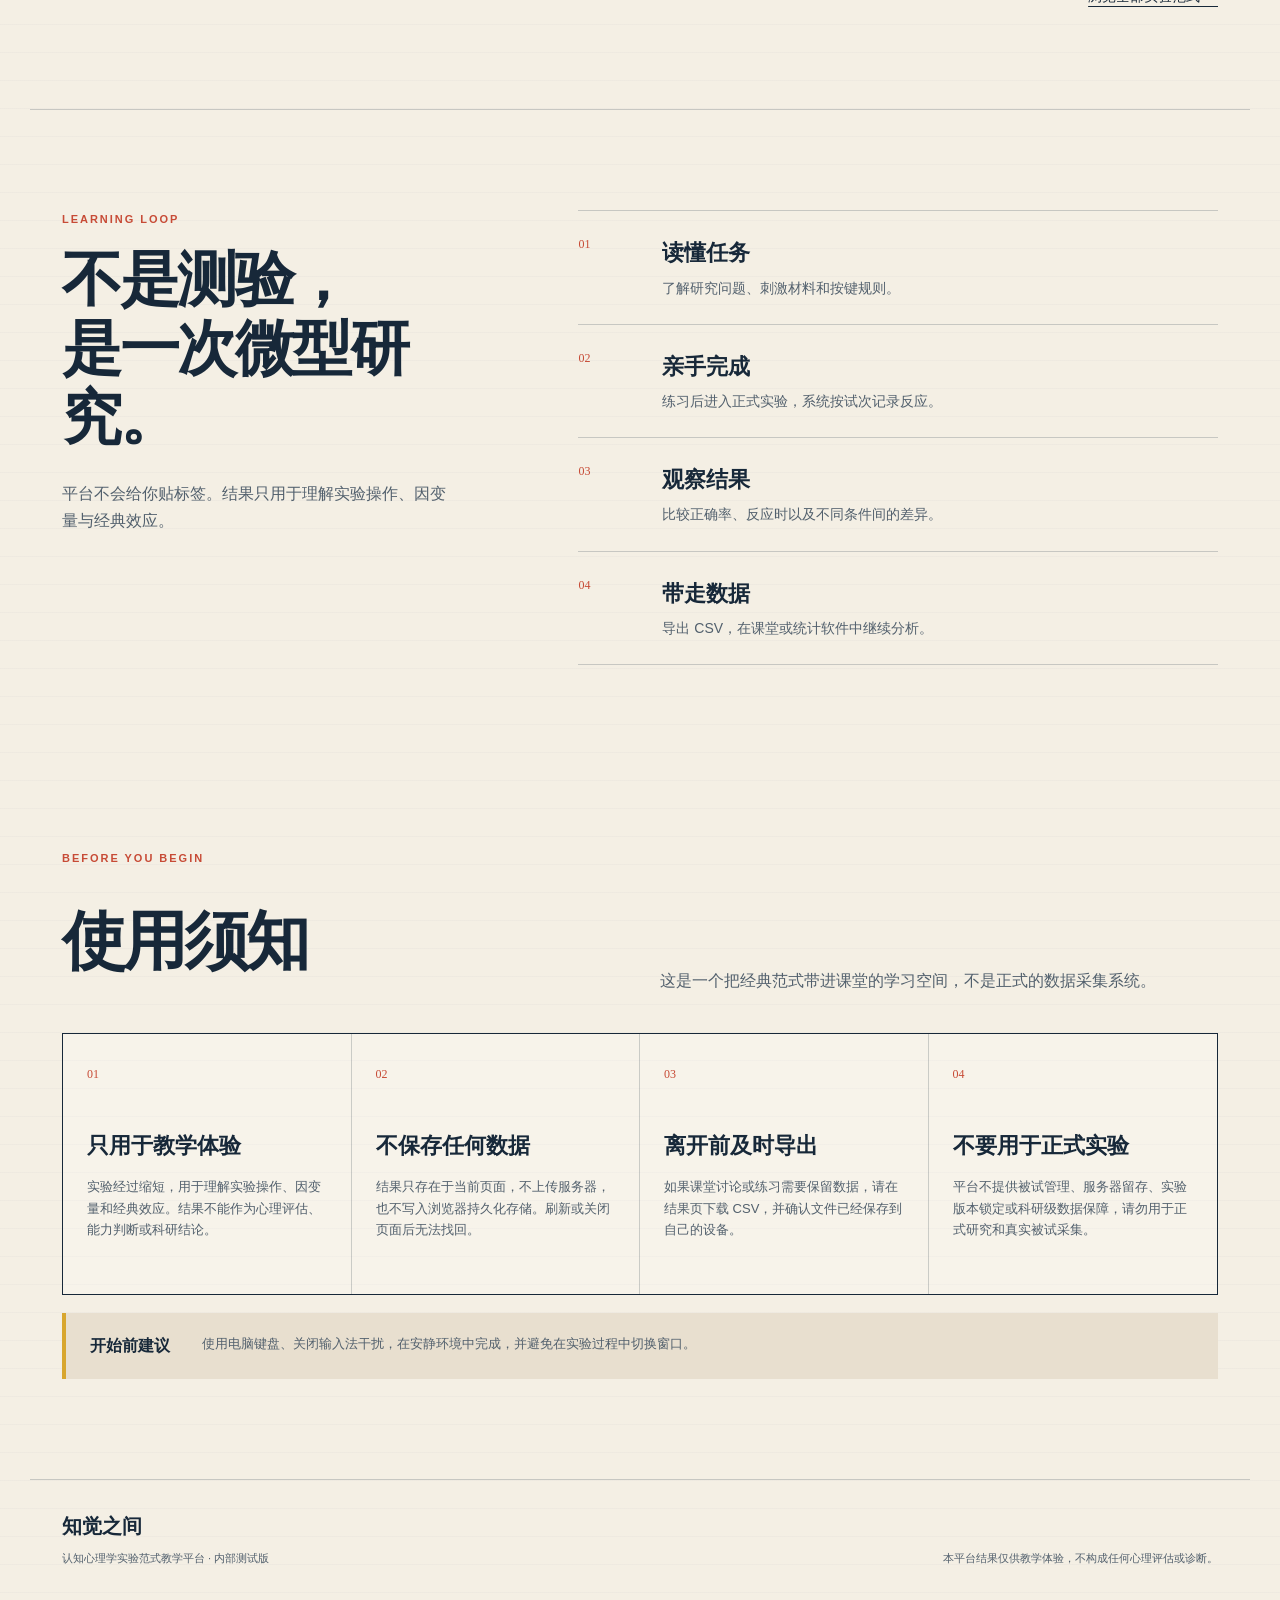
==== commit 389a6ea8: "Add catalog pages and admin paradigm workflow" ====
--- a/index.html
+++ b/index.html
@@ -8,13 +8,12 @@
       content="面向认知心理学学习者的经典行为实验范式体验平台。"
     />
     <meta name="theme-color" content="#f4efe4" />
+    <link rel="icon" href="./favicon.svg" type="image/svg+xml" />
     <title>知觉之间｜认知心理学实验范式平台</title>
     <link rel="stylesheet" href="./styles.css" />
-    <script src="./paradigms/catalog.generated.js"></script>
-    <script src="./app.js" defer></script>
   </head>
   <body>
-    <a class="skip-link" href="#experiment-list">跳到实验目录</a>
+    <a class="skip-link" href="#featured-experiments">跳到精选实验</a>
 
     <header class="site-header">
       <a class="brand" href="#top" aria-label="知觉之间首页">
@@ -25,9 +24,9 @@
         </span>
       </a>
       <nav aria-label="主导航">
-        <a href="#experiment-list">实验目录</a>
+        <a href="./experiments.html">实验目录</a>
         <a href="#how-it-works">如何使用</a>
-        <a href="#about">关于平台</a>
+        <a href="#notice">使用须知</a>
       </nav>
     </header>
 
@@ -40,7 +39,7 @@
             不只阅读实验结论。选择一个范式、完成一次任务，再从自己的正确率与反应时中观察认知过程。
           </p>
           <div class="hero-actions">
-            <a class="button button-primary" href="#experiment-list">选择一个实验</a>
+            <a class="button button-primary" href="./experiments.html">选择一个实验</a>
             <a class="text-link" href="#how-it-works">先了解使用方式 <span aria-hidden="true">↘</span></a>
           </div>
         </div>
@@ -62,7 +61,7 @@
         <span><i aria-hidden="true"></i> 支持键盘操作</span>
       </section>
 
-      <section class="experiments section-shell" id="experiment-list" aria-labelledby="experiments-title">
+      <section class="experiments section-shell" id="featured-experiments" aria-labelledby="experiments-title">
         <header class="section-heading">
           <div>
             <p class="eyebrow">EXPERIMENT INDEX · 01—03</p>
@@ -84,9 +83,7 @@
               <div><dt>按键</dt><dd>1 / 2 / 3 / 4</dd></div>
               <div><dt>正式试次</dt><dd>24</dd></div>
             </dl>
-            <button class="button button-card" type="button" data-experiment="stroop">
-              进入实验 <span aria-hidden="true">→</span>
-            </button>
+            <a class="button button-card" href="./paradigm.html?id=stroop">查看说明 <span aria-hidden="true">→</span></a>
           </article>
 
           <article class="experiment-card card-flanker">
@@ -99,9 +96,7 @@
               <div><dt>按键</dt><dd>F / J</dd></div>
               <div><dt>正式试次</dt><dd>24</dd></div>
             </dl>
-            <button class="button button-card" type="button" data-experiment="flanker">
-              进入实验 <span aria-hidden="true">→</span>
-            </button>
+            <a class="button button-card" href="./paradigm.html?id=flanker">查看说明 <span aria-hidden="true">→</span></a>
           </article>
 
           <article class="experiment-card card-gonogo">
@@ -114,22 +109,10 @@
               <div><dt>按键</dt><dd>空格键</dd></div>
               <div><dt>正式试次</dt><dd>28</dd></div>
             </dl>
-            <button class="button button-card" type="button" data-experiment="gonogo">
-              进入实验 <span aria-hidden="true">→</span>
-            </button>
+            <a class="button button-card" href="./paradigm.html?id=gonogo">查看说明 <span aria-hidden="true">→</span></a>
           </article>
         </div>
-
-        <section class="imported-catalog" id="imported-catalog" hidden aria-labelledby="imported-title">
-          <header class="imported-heading">
-            <div>
-              <p class="eyebrow">DROP-IN LIBRARY</p>
-              <h3 id="imported-title">扩展范式库</h3>
-            </div>
-            <p>从公开实验包自动识别。状态为“待审核”的程序尚未确认许可证、联网行为或数据导出能力。</p>
-          </header>
-          <div class="imported-grid" id="imported-grid"></div>
-        </section>
+        <div class="section-cta"><a class="text-link" href="./experiments.html">浏览全部实验范式 <span aria-hidden="true">→</span></a></div>
       </section>
 
       <section class="method section-shell" id="how-it-works" aria-labelledby="method-title">
@@ -158,14 +141,19 @@
         </ol>
       </section>
 
-      <section class="privacy-note section-shell" id="about">
-        <div>
-          <span class="privacy-icon" aria-hidden="true">◎</span>
-          <h2>你的数据，只停留在这一次。</h2>
+      <section class="usage-notice section-shell" id="notice" aria-labelledby="notice-title">
+        <header>
+          <p class="eyebrow">BEFORE YOU BEGIN</p>
+          <h2 id="notice-title">使用须知</h2>
+          <p>这是一个把经典范式带进课堂的学习空间，不是正式的数据采集系统。</p>
+        </header>
+        <div class="notice-grid">
+          <article><span>01</span><h3>只用于教学体验</h3><p>实验经过缩短，用于理解实验操作、因变量和经典效应。结果不能作为心理评估、能力判断或科研结论。</p></article>
+          <article><span>02</span><h3>不保存任何数据</h3><p>结果只存在于当前页面，不上传服务器，也不写入浏览器持久化存储。刷新或关闭页面后无法找回。</p></article>
+          <article><span>03</span><h3>离开前及时导出</h3><p>如果课堂讨论或练习需要保留数据，请在结果页下载 CSV，并确认文件已经保存到自己的设备。</p></article>
+          <article><span>04</span><h3>不要用于正式实验</h3><p>平台不提供被试管理、服务器留存、实验版本锁定或科研级数据保障，请勿用于正式研究和真实被试采集。</p></article>
         </div>
-        <p>
-          本平台不要求登录，不向服务器发送实验结果，也不使用浏览器持久化存储。关闭或刷新页面后，本次实验记录即被清除；如需保留，请在结果页导出 CSV。
-        </p>
+        <aside class="notice-callout"><strong>开始前建议</strong><p>使用电脑键盘、关闭输入法干扰，在安静环境中完成，并避免在实验过程中切换窗口。</p></aside>
       </section>
     </main>
 
@@ -177,82 +165,5 @@
       <p>本平台结果仅供教学体验，不构成任何心理评估或诊断。</p>
     </footer>
 
-    <dialog class="experiment-dialog" id="experiment-dialog" aria-labelledby="dialog-title">
-      <div class="dialog-shell">
-        <header class="dialog-header">
-          <a class="brand compact" href="#" tabindex="-1">
-            <span class="brand-mark" aria-hidden="true">知</span>
-            <span><strong>实验进行中</strong><small id="dialog-kicker">COGNITION LAB</small></span>
-          </a>
-          <div class="progress-wrap" id="progress-wrap" hidden>
-            <span id="progress-text">0 / 0</span>
-            <div class="progress-track" aria-hidden="true"><i id="progress-bar"></i></div>
-          </div>
-          <button class="icon-button" id="close-experiment" type="button" aria-label="退出实验">×</button>
-        </header>
-
-        <section class="dialog-content intro-screen" id="intro-screen">
-          <div class="intro-label" id="intro-number">实验 01</div>
-          <h2 id="dialog-title">Stroop 色词干扰</h2>
-          <p class="intro-question" id="intro-question"></p>
-          <div class="instruction-panel">
-            <div>
-              <p class="eyebrow">你的任务</p>
-              <p id="intro-instruction"></p>
-            </div>
-            <div class="key-guide" id="key-guide"></div>
-          </div>
-          <div class="intro-meta">
-            <span id="intro-trials"></span>
-            <span>先练习，后正式实验</span>
-            <span>请勿刷新页面</span>
-          </div>
-          <button class="button button-primary" id="start-practice" type="button">开始练习</button>
-        </section>
-
-        <section class="dialog-content task-screen" id="task-screen" hidden aria-live="polite">
-          <p class="phase-label" id="phase-label">练习</p>
-          <div class="stimulus-stage" id="stimulus-stage">
-            <div class="fixation" id="fixation" aria-hidden="true">+</div>
-            <div class="stimulus" id="stimulus" role="img" aria-label="实验刺激"></div>
-            <div class="feedback" id="feedback"></div>
-          </div>
-          <div class="task-key-guide" id="task-key-guide"></div>
-        </section>
-
-        <section class="dialog-content transition-screen" id="transition-screen" hidden>
-          <p class="eyebrow">PRACTICE COMPLETE</p>
-          <h2>练习完成，规则已经熟悉。</h2>
-          <p id="practice-summary"></p>
-          <button class="button button-primary" id="start-formal" type="button">进入正式实验</button>
-        </section>
-
-        <section class="dialog-content results-screen" id="results-screen" hidden>
-          <div class="result-heading">
-            <div>
-              <p class="eyebrow">YOUR RESULT</p>
-              <h2>这一次，你观察到了什么？</h2>
-            </div>
-            <p id="result-note"></p>
-          </div>
-          <div class="metric-grid">
-            <article><span>正确率</span><strong id="metric-accuracy">—</strong><small>全部正式试次</small></article>
-            <article><span>平均反应时</span><strong id="metric-rt">—</strong><small>仅统计正确反应</small></article>
-            <article><span id="metric-effect-label">条件差异</span><strong id="metric-effect">—</strong><small id="metric-effect-note">—</small></article>
-          </div>
-          <div class="result-explanation">
-            <h3>如何理解</h3>
-            <p id="result-explanation"></p>
-          </div>
-          <div class="result-actions">
-            <button class="button button-primary" id="export-csv" type="button">导出本次 CSV</button>
-            <button class="button button-secondary" id="retry-experiment" type="button">再做一次</button>
-          </div>
-          <p class="ephemeral-warning">退出本页后，本次结果将被清除。请先导出需要保留的数据。</p>
-        </section>
-      </div>
-    </dialog>
-
-    <div class="toast" id="toast" role="status" aria-live="polite"></div>
   </body>
 </html>
--- a/styles.css
+++ b/styles.css
@@ -599,3 +599,218 @@
 @media (prefers-reduced-motion: reduce) {
   *, *::before, *::after { scroll-behavior: auto !important; transition-duration: 0.01ms !important; }
 }
+
+/* Catalog, reading page, and maintainer workspace */
+[hidden] { display: none !important; }
+.section-cta { margin-top: 32px; text-align: right; }
+.site-header nav a[aria-current="page"]::after { transform: scaleX(1); transform-origin: left; }
+
+.usage-notice { padding-top: 84px; }
+.usage-notice > header { display: grid; grid-template-columns: 1fr 1fr; align-items: end; gap: 40px; margin-bottom: 38px; }
+.usage-notice > header .eyebrow { grid-column: 1 / -1; margin-bottom: -18px; }
+.usage-notice h2 { margin-bottom: 0; font-family: var(--serif); font-size: clamp(42px, 5vw, 64px); letter-spacing: -.04em; }
+.usage-notice > header > p:last-child { max-width: 520px; margin: 0; color: var(--ink-soft); }
+.notice-grid { display: grid; grid-template-columns: repeat(4, 1fr); border: 1px solid var(--ink); background: rgba(255,255,255,.22); }
+.notice-grid article { min-height: 260px; padding: 26px 24px; border-right: 1px solid var(--line); }
+.notice-grid article:last-child { border-right: 0; }
+.notice-grid span { color: var(--red); font-family: Georgia, serif; font-size: 12px; }
+.notice-grid h3 { margin: 42px 0 12px; font-family: var(--serif); font-size: 22px; }
+.notice-grid p { margin: 0; color: var(--ink-soft); font-size: 13px; }
+.notice-callout { display: flex; gap: 32px; margin-top: 18px; padding: 20px 24px; border-left: 4px solid var(--yellow); background: var(--paper-deep); }
+.notice-callout p { margin: 0; color: var(--ink-soft); font-size: 13px; }
+
+.catalog-hero { padding-top: 74px; padding-bottom: 58px; border-bottom: 1px solid var(--line); }
+.catalog-hero-grid { display: grid; grid-template-columns: 1.2fr .8fr; align-items: end; gap: 70px; }
+.catalog-hero h1, .paradigm-hero h1, .page-state h1 { margin: 0; font-family: var(--serif); font-size: clamp(50px, 6.5vw, 84px); font-weight: 600; letter-spacing: -.055em; line-height: 1.05; }
+.catalog-hero-grid > p { max-width: 500px; margin-bottom: 8px; color: var(--ink-soft); font-size: 15px; }
+.catalog-workspace { padding-top: 58px; }
+.catalog-toolbar { display: grid; grid-template-columns: .55fr 1.45fr; gap: 54px; margin-bottom: 38px; }
+.catalog-toolbar h2 { margin-bottom: 4px; font-family: var(--serif); font-size: 38px; }
+.catalog-count { color: var(--ink-soft); font-size: 12px; }
+.catalog-filters { display: grid; grid-template-columns: 1.4fr 1fr 1fr auto; align-items: end; gap: 12px; }
+.catalog-filters label, .form-grid label, .editor-grid label, .admin-login label { display: grid; gap: 6px; }
+.catalog-filters label > span, .form-grid label > span, .editor-grid label > span, .field-label, .admin-login label > span { color: var(--ink-soft); font-size: 10px; font-weight: 700; letter-spacing: .08em; }
+input, select, textarea { width: 100%; border: 1px solid var(--line); border-radius: 0; outline: 0; background: rgba(255,253,247,.72); color: var(--ink); font: inherit; }
+input, select { min-height: 46px; padding: 9px 12px; }
+textarea { padding: 12px; resize: vertical; }
+input:focus, select:focus, textarea:focus { border-color: var(--blue); box-shadow: 0 0 0 3px rgba(31,80,103,.12); }
+.filter-reset, .text-button { border: 0; background: transparent; color: var(--blue); cursor: pointer; font: inherit; font-size: 12px; text-decoration: underline; text-underline-offset: 4px; }
+.filter-reset { min-height: 46px; white-space: nowrap; }
+.catalog-grid { display: grid; grid-template-columns: repeat(2, 1fr); gap: 18px; }
+.catalog-card { display: flex; min-height: 330px; flex-direction: column; padding: 28px; border: 1px solid var(--line); background: rgba(255,253,247,.62); transition: transform 180ms ease, box-shadow 180ms ease; }
+.catalog-card:hover { transform: translateY(-4px); box-shadow: var(--shadow); }
+.catalog-card-top, .catalog-card-footer { display: flex; align-items: center; justify-content: space-between; gap: 20px; }
+.catalog-number { color: var(--red); font-family: Georgia, serif; font-size: 12px; }
+.catalog-domain { color: var(--ink-soft); font-size: 10px; font-weight: 700; letter-spacing: .08em; }
+.catalog-card h3 { margin: 42px 0 12px; font-family: var(--serif); font-size: 30px; }
+.catalog-card h3 a { text-decoration: none; }
+.catalog-card h3 a::after { content: ""; position: absolute; inset: 0; }
+.catalog-card { position: relative; }
+.catalog-card > p { max-width: 560px; color: var(--ink-soft); font-size: 13px; }
+.metric-tags { display: flex; flex-wrap: wrap; gap: 7px; margin: auto 0 24px; padding: 0; list-style: none; }
+.metric-tags li { padding: 4px 9px; border: 1px solid var(--line); font-size: 10px; }
+.catalog-card-footer { padding-top: 15px; border-top: 1px solid var(--line); color: var(--ink-soft); font-size: 11px; }
+.catalog-card-footer a { position: relative; z-index: 2; color: var(--ink); font-weight: 700; text-decoration: none; }
+.catalog-empty { padding: 80px 20px; border: 1px solid var(--line); text-align: center; }
+.catalog-empty > span { color: var(--red); font-family: Georgia, serif; font-size: 50px; }
+.catalog-empty h3 { margin: 12px 0 4px; font-family: var(--serif); font-size: 28px; }
+.catalog-empty p { color: var(--ink-soft); }
+
+.back-link { display: inline-block; margin-bottom: 48px; color: var(--ink-soft); font-size: 12px; text-underline-offset: 4px; }
+.paradigm-hero { padding-top: 48px; padding-bottom: 70px; border-bottom: 1px solid var(--line); }
+.paradigm-title-grid { display: grid; grid-template-columns: 1.4fr .6fr; gap: 74px; }
+.paradigm-hero h1 { max-width: 820px; }
+.paradigm-lead { max-width: 700px; margin: 24px 0 28px; color: var(--ink-soft); font-size: 16px; }
+.paradigm-actions { display: flex; align-items: center; gap: 24px; }
+.paradigm-actions > span { color: var(--ink-soft); font-size: 12px; }
+.paradigm-facts { align-self: end; padding: 24px; border-top: 4px solid var(--red); background: var(--paper-deep); }
+.paradigm-facts p { margin-bottom: 22px; }
+.paradigm-facts span { display: block; margin-bottom: 5px; color: var(--ink-soft); font-size: 10px; font-weight: 700; letter-spacing: .08em; }
+.paradigm-facts strong { font-family: var(--serif); font-size: 19px; }
+.paradigm-facts ul { margin: 0; padding-left: 18px; font-size: 13px; }
+.paradigm-reading { display: grid; grid-template-columns: 120px minmax(0, 760px); justify-content: center; gap: 44px; }
+.reading-rail { display: flex; flex-direction: column; align-items: center; gap: 18px; color: var(--red); font-family: Georgia, serif; font-size: 9px; letter-spacing: .14em; writing-mode: vertical-rl; }
+.reading-rail i { width: 1px; height: 130px; background: var(--line); }
+.markdown-body { min-width: 0; font-size: 15px; }
+.markdown-body > :first-child { margin-top: 0; }
+.markdown-body h1 { margin: 0 0 32px; font-family: var(--serif); font-size: 42px; letter-spacing: -.03em; }
+.markdown-body h2 { margin: 48px 0 14px; padding-top: 15px; border-top: 1px solid var(--line); font-family: var(--serif); font-size: 28px; }
+.markdown-body h3 { margin-top: 32px; font-family: var(--serif); font-size: 21px; }
+.markdown-body p, .markdown-body li { color: #384b59; }
+.markdown-body li + li { margin-top: 6px; }
+.markdown-body blockquote { margin: 24px 0; padding: 16px 20px; border-left: 4px solid var(--yellow); background: var(--paper-deep); color: var(--ink-soft); }
+.markdown-body code { padding: 2px 5px; background: var(--paper-deep); color: var(--blue); font-family: Consolas, monospace; font-size: .9em; }
+.markdown-body img { display: block; max-width: 100%; margin: 24px auto; }
+.reading-action { grid-column: 2; display: flex; align-items: center; justify-content: space-between; gap: 30px; margin-top: 30px; padding-top: 30px; border-top: 1px solid var(--ink); }
+.reading-action p { margin: 0; color: var(--ink-soft); font-size: 12px; }
+.page-state { min-height: 60vh; }
+.page-state p:not(.eyebrow) { color: var(--ink-soft); }
+
+.admin-page { min-height: 100vh; background-color: var(--paper-deep); }
+.admin-login { display: grid; min-height: 100vh; grid-template-columns: 1fr minmax(320px, 520px); align-items: center; gap: 8vw; max-width: 1120px; margin: auto; padding: 40px; }
+.admin-login > .brand { align-self: start; }
+.login-card { padding: 46px; border-top: 5px solid var(--red); background: var(--paper); box-shadow: var(--shadow); }
+.login-card h1, .admin-intro h1 { margin: 0 0 16px; font-family: var(--serif); font-size: clamp(38px, 5vw, 60px); letter-spacing: -.04em; line-height: 1.1; }
+.login-card > p:not(.eyebrow) { color: var(--ink-soft); font-size: 13px; }
+.login-card form { display: grid; gap: 18px; margin-top: 30px; }
+.form-error { min-height: 24px; margin: 0; color: var(--red); font-size: 12px; }
+.admin-header { position: sticky; z-index: 20; top: 0; display: flex; align-items: center; justify-content: space-between; min-height: 78px; padding: 14px 28px; border-bottom: 1px solid var(--line); background: rgba(244,239,228,.96); backdrop-filter: blur(12px); }
+.admin-header > div { display: flex; align-items: center; gap: 18px; color: var(--green); font-size: 11px; }
+.admin-shell { display: grid; grid-template-columns: 310px minmax(0, 920px); justify-content: center; gap: 34px; padding: 44px 26px 90px; }
+.admin-intro { position: sticky; top: 118px; align-self: start; padding: 8px 20px; }
+.admin-intro > p:not(.eyebrow) { color: var(--ink-soft); font-size: 13px; }
+.admin-steps { margin: 38px 0 0; padding: 0; list-style: none; }
+.admin-steps li { display: flex; gap: 14px; padding: 15px 0; border-top: 1px solid var(--line); color: var(--ink-soft); font-size: 12px; }
+.admin-steps li:last-child { border-bottom: 1px solid var(--line); }
+.admin-steps span { color: var(--red); font-family: Georgia, serif; }
+.admin-main { display: grid; gap: 18px; }
+.admin-panel { padding: 28px; border: 1px solid var(--line); background: var(--paper); }
+.admin-panel > header { display: flex; align-items: start; justify-content: space-between; gap: 20px; margin-bottom: 24px; }
+.admin-panel h2 { margin: 0; font-family: var(--serif); font-size: 30px; }
+.panel-status { max-width: 300px; color: var(--ink-soft); font-size: 11px; text-align: right; }
+.panel-status[data-kind="success"] { color: var(--green); }
+.panel-status[data-kind="error"] { color: var(--red); }
+.upload-options { display: grid; grid-template-columns: 1fr 1fr; gap: 12px; }
+.drop-choice { position: relative; display: grid; min-height: 150px; align-content: center; padding: 24px; border: 1px dashed var(--ink-soft); background: rgba(255,255,255,.28); cursor: pointer; text-align: center; transition: border-color 150ms ease, background 150ms ease; }
+.drop-choice:hover { border-color: var(--red); background: var(--white); }
+.drop-choice input, .small-upload input { position: absolute; width: 1px; height: 1px; opacity: 0; }
+.drop-choice strong { font-family: var(--serif); font-size: 21px; }
+.drop-choice span { color: var(--ink-soft); font-size: 11px; }
+.local-note { margin: 15px 0 0; color: var(--ink-soft); font-size: 11px; }
+.form-grid { display: grid; grid-template-columns: 1fr 1fr; gap: 14px; }
+.form-wide { grid-column: 1 / -1; }
+.small-upload { position: relative; color: var(--blue); cursor: pointer; font-size: 12px; text-decoration: underline; text-underline-offset: 4px; }
+.editor-grid { display: grid; grid-template-columns: 1fr 1fr; gap: 18px; }
+.markdown-preview { height: 520px; overflow: auto; padding: 22px; border: 1px solid var(--line); background: var(--white); }
+.markdown-preview h1 { font-size: 30px; }
+.markdown-preview h2 { margin-top: 30px; font-size: 21px; }
+.validation-list { display: grid; gap: 8px; }
+.validation-item { display: grid; grid-template-columns: 64px 1fr; gap: 14px; padding: 14px; border-left: 4px solid var(--line); background: rgba(255,255,255,.32); }
+.validation-item > span { align-self: start; padding: 2px 6px; border: 1px solid currentColor; font-size: 9px; text-align: center; }
+.validation-item.pass { border-left-color: var(--green); }
+.validation-item.pass > span { color: var(--green); }
+.validation-item.warn { border-left-color: var(--yellow); }
+.validation-item.warn > span { color: #85600d; }
+.validation-item.fail { border-left-color: var(--red); }
+.validation-item.fail > span { color: var(--red); }
+.validation-item strong { display: block; font-size: 13px; }
+.validation-item p { margin: 2px 0 0; color: var(--ink-soft); font-size: 11px; }
+.preview-controls { display: flex; align-items: center; gap: 20px; margin: 22px 0; }
+.confirmation { display: flex; align-items: flex-start; gap: 8px; color: var(--ink-soft); font-size: 12px; }
+.confirmation input { width: 18px; min-height: 18px; flex: 0 0 auto; }
+.experiment-preview { margin: 20px 0; border: 1px solid var(--ink); background: var(--white); }
+.experiment-preview > header { display: flex; justify-content: space-between; padding: 10px 14px; border-bottom: 1px solid var(--line); font-size: 12px; }
+.experiment-preview iframe { display: block; width: 100%; height: 540px; border: 0; }
+.experiment-preview > p { margin: 0; padding: 10px 14px; border-top: 1px solid var(--line); color: var(--ink-soft); font-size: 11px; }
+.library-list, .change-list { display: grid; }
+.library-row, .change-row { display: flex; align-items: center; justify-content: space-between; gap: 20px; padding: 14px 0; border-top: 1px solid var(--line); }
+.library-row:last-child, .change-row:last-child { border-bottom: 1px solid var(--line); }
+.library-row div, .change-row div { display: grid; }
+.library-row span, .change-row small { color: var(--ink-soft); font-size: 10px; }
+.library-row.pending-delete { opacity: .55; text-decoration: line-through; }
+.text-button:disabled { color: var(--ink-soft); cursor: not-allowed; opacity: .6; text-decoration: none; }
+.change-count { display: grid; width: 42px; height: 42px; place-items: center; border: 1px solid var(--ink); border-radius: 50%; font-family: Georgia, serif; }
+.change-row { justify-content: initial; grid-template-columns: 62px 1fr auto; }
+.change-row > span { padding: 2px 7px; border: 1px solid currentColor; font-size: 9px; text-align: center; }
+.change-row.add > span { color: var(--green); }
+.change-row.replace > span { color: var(--blue); }
+.change-row.delete > span { color: var(--red); }
+.change-panel > .button { margin-top: 24px; }
+.empty-copy { color: var(--ink-soft); font-size: 12px; }
+
+@media (max-width: 960px) {
+  .notice-grid { grid-template-columns: 1fr 1fr; }
+  .notice-grid article:nth-child(2) { border-right: 0; }
+  .notice-grid article:nth-child(-n+2) { border-bottom: 1px solid var(--line); }
+  .catalog-toolbar { grid-template-columns: 1fr; }
+  .catalog-filters { grid-template-columns: 1fr 1fr; }
+  .search-field { grid-column: 1 / -1; }
+  .admin-shell { grid-template-columns: 1fr; }
+  .admin-intro { position: static; }
+  .admin-steps { display: grid; grid-template-columns: 1fr 1fr; }
+  .admin-steps li:nth-child(2) { border-top: 1px solid var(--line); }
+}
+
+@media (max-width: 640px) {
+  .usage-notice > header, .catalog-hero-grid, .paradigm-title-grid { grid-template-columns: 1fr; gap: 24px; }
+  .usage-notice > header .eyebrow { margin-bottom: 0; }
+  .notice-grid, .catalog-grid, .catalog-filters, .form-grid, .editor-grid, .upload-options { grid-template-columns: 1fr; }
+  .notice-grid article { min-height: auto; border-right: 0; border-bottom: 1px solid var(--line); }
+  .notice-grid article:last-child { border-bottom: 0; }
+  .notice-grid h3 { margin-top: 24px; }
+  .notice-callout, .reading-action, .preview-controls { align-items: stretch; flex-direction: column; }
+  .catalog-card { min-height: 300px; padding: 22px; }
+  .catalog-card h3 { margin-top: 30px; }
+  .paradigm-reading { display: block; }
+  .reading-rail { display: none; }
+  .reading-action { display: flex; }
+  .admin-login { display: flex; min-height: 100vh; flex-direction: column; align-items: stretch; padding: 24px 18px; }
+  .login-card { margin-top: 40px; padding: 28px 22px; }
+  .admin-header { padding: 12px 16px; }
+  .admin-header > div > span { display: none; }
+  .admin-shell { padding: 28px 14px 70px; }
+  .admin-panel { padding: 22px 16px; }
+  .admin-panel > header { display: block; }
+  .panel-status { display: block; margin-top: 8px; text-align: left; }
+  .form-wide, .search-field { grid-column: auto; }
+  .markdown-preview { height: 420px; }
+  .validation-item { grid-template-columns: 54px 1fr; }
+  .experiment-preview iframe { height: 440px; }
+}
+
+.runner-page { min-height: 100vh; overflow: hidden; background: var(--paper); }
+.runner-header { display: grid; grid-template-columns: 1fr auto 1fr; align-items: center; min-height: 78px; padding: 12px 26px; border-bottom: 1px solid var(--line); }
+.runner-header > p { margin: 0; color: var(--ink-soft); font-size: 11px; }
+.runner-header .icon-button { justify-self: end; }
+.runner-main { min-height: calc(100vh - 79px); }
+.runner-main > iframe { width: 100%; height: calc(100vh - 79px); border: 0; background: white; }
+.runner-wait { display: grid; min-height: calc(100vh - 79px); place-content: center; text-align: center; }
+.runner-wait h1 { font-family: var(--serif); font-size: clamp(42px, 6vw, 70px); }
+.runner-error { min-height: calc(100vh - 79px); }
+.runner-results { width: min(940px, calc(100% - 40px)); margin: auto; }
+
+@media (max-width: 640px) {
+  .runner-header { grid-template-columns: 1fr auto; padding: 10px 14px; }
+  .runner-header > p { grid-column: 1 / -1; grid-row: 2; margin-top: 4px; }
+  .runner-main, .runner-main > iframe { min-height: calc(100vh - 96px); height: calc(100vh - 96px); }
+}
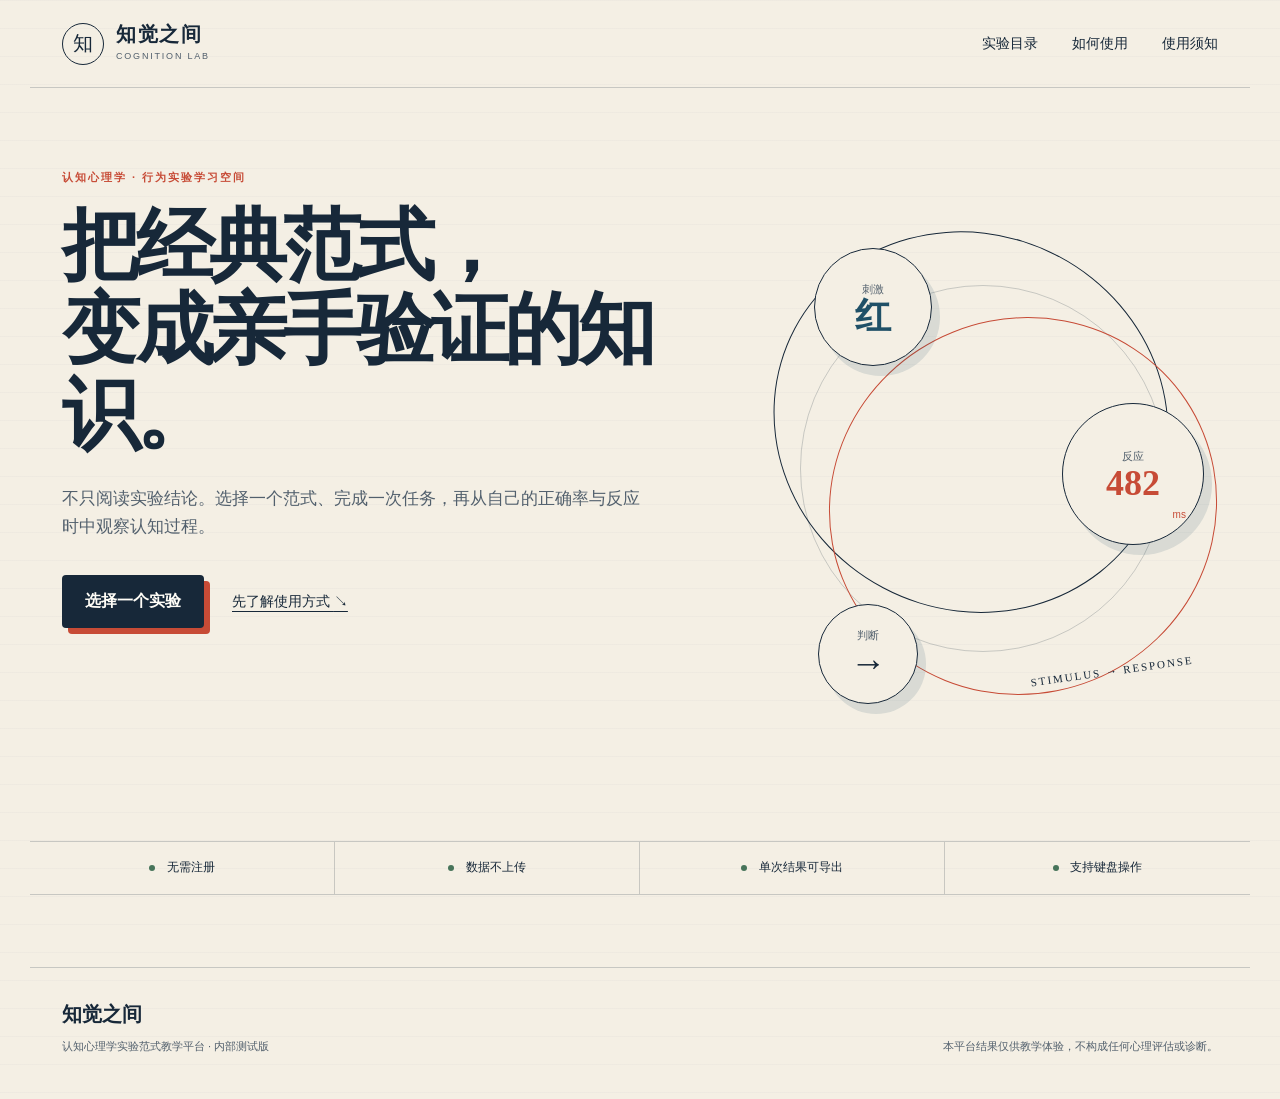
==== commit 26d8754d: "feat: turn homepage into cover and split guidance pages" ====
--- a/index.html
+++ b/index.html
@@ -12,8 +12,8 @@
     <title>知觉之间｜认知心理学实验范式平台</title>
     <link rel="stylesheet" href="./styles.css" />
   </head>
-  <body>
-    <a class="skip-link" href="#featured-experiments">跳到精选实验</a>
+  <body class="cover-page">
+    <a class="skip-link" href="#cover-content">跳到首页内容</a>
 
     <header class="site-header">
       <a class="brand" href="#top" aria-label="知觉之间首页">
@@ -25,13 +25,13 @@
       </a>
       <nav aria-label="主导航">
         <a href="./experiments.html">实验目录</a>
-        <a href="#how-it-works">如何使用</a>
-        <a href="#notice">使用须知</a>
+        <a href="./how-to-use.html">如何使用</a>
+        <a href="./notice.html">使用须知</a>
       </nav>
     </header>
 
     <main id="top">
-      <section class="hero" aria-labelledby="hero-title">
+      <section class="hero" id="cover-content" aria-labelledby="hero-title">
         <div class="hero-copy">
           <p class="eyebrow">认知心理学 · 行为实验学习空间</p>
           <h1 id="hero-title">把经典范式，<br />变成亲手验证的知识。</h1>
@@ -40,7 +40,7 @@
           </p>
           <div class="hero-actions">
             <a class="button button-primary" href="./experiments.html">选择一个实验</a>
-            <a class="text-link" href="#how-it-works">先了解使用方式 <span aria-hidden="true">↘</span></a>
+            <a class="text-link" href="./how-to-use.html">先了解使用方式 <span aria-hidden="true">↘</span></a>
           </div>
         </div>
 
@@ -61,100 +61,6 @@
         <span><i aria-hidden="true"></i> 支持键盘操作</span>
       </section>
 
-      <section class="experiments section-shell" id="featured-experiments" aria-labelledby="experiments-title">
-        <header class="section-heading">
-          <div>
-            <p class="eyebrow">EXPERIMENT INDEX · 01—03</p>
-            <h2 id="experiments-title">从一次反应开始</h2>
-          </div>
-          <p>每个实验约 2–4 分钟。建议使用电脑并保持环境安静。</p>
-        </header>
-
-        <div class="experiment-grid">
-          <article class="experiment-card card-stroop">
-            <div class="card-number">01</div>
-            <div class="card-symbol" aria-hidden="true">
-              <span>红</span><span>蓝</span><span>绿</span>
-            </div>
-            <p class="card-domain">注意 · 自动化加工</p>
-            <h3>Stroop 色词干扰</h3>
-            <p>忽略文字含义，只判断字体颜色。体验自动阅读如何干扰当前任务。</p>
-            <dl>
-              <div><dt>按键</dt><dd>1 / 2 / 3 / 4</dd></div>
-              <div><dt>正式试次</dt><dd>24</dd></div>
-            </dl>
-            <a class="button button-card" href="./paradigm.html?id=stroop">查看说明 <span aria-hidden="true">→</span></a>
-          </article>
-
-          <article class="experiment-card card-flanker">
-            <div class="card-number">02</div>
-            <div class="card-symbol arrows" aria-hidden="true">←←→←←</div>
-            <p class="card-domain">执行控制 · 选择性注意</p>
-            <h3>Flanker 侧抑制任务</h3>
-            <p>判断中央箭头的方向，同时抑制两侧无关箭头带来的反应冲突。</p>
-            <dl>
-              <div><dt>按键</dt><dd>F / J</dd></div>
-              <div><dt>正式试次</dt><dd>24</dd></div>
-            </dl>
-            <a class="button button-card" href="./paradigm.html?id=flanker">查看说明 <span aria-hidden="true">→</span></a>
-          </article>
-
-          <article class="experiment-card card-gonogo">
-            <div class="card-number">03</div>
-            <div class="card-symbol circles" aria-hidden="true"><i></i><i></i><i></i></div>
-            <p class="card-domain">反应抑制 · 冲动控制</p>
-            <h3>Go / No-Go 任务</h3>
-            <p>看到绿色圆形快速反应，看到红色圆形保持不动，测量反应抑制能力。</p>
-            <dl>
-              <div><dt>按键</dt><dd>空格键</dd></div>
-              <div><dt>正式试次</dt><dd>28</dd></div>
-            </dl>
-            <a class="button button-card" href="./paradigm.html?id=gonogo">查看说明 <span aria-hidden="true">→</span></a>
-          </article>
-        </div>
-        <div class="section-cta"><a class="text-link" href="./experiments.html">浏览全部实验范式 <span aria-hidden="true">→</span></a></div>
-      </section>
-
-      <section class="method section-shell" id="how-it-works" aria-labelledby="method-title">
-        <div class="method-intro">
-          <p class="eyebrow">LEARNING LOOP</p>
-          <h2 id="method-title">不是测验，<br />是一次微型研究。</h2>
-          <p>平台不会给你贴标签。结果只用于理解实验操作、因变量与经典效应。</p>
-        </div>
-        <ol class="method-steps">
-          <li>
-            <span>01</span>
-            <div><h3>读懂任务</h3><p>了解研究问题、刺激材料和按键规则。</p></div>
-          </li>
-          <li>
-            <span>02</span>
-            <div><h3>亲手完成</h3><p>练习后进入正式实验，系统按试次记录反应。</p></div>
-          </li>
-          <li>
-            <span>03</span>
-            <div><h3>观察结果</h3><p>比较正确率、反应时以及不同条件间的差异。</p></div>
-          </li>
-          <li>
-            <span>04</span>
-            <div><h3>带走数据</h3><p>导出 CSV，在课堂或统计软件中继续分析。</p></div>
-          </li>
-        </ol>
-      </section>
-
-      <section class="usage-notice section-shell" id="notice" aria-labelledby="notice-title">
-        <header>
-          <p class="eyebrow">BEFORE YOU BEGIN</p>
-          <h2 id="notice-title">使用须知</h2>
-          <p>这是一个把经典范式带进课堂的学习空间，不是正式的数据采集系统。</p>
-        </header>
-        <div class="notice-grid">
-          <article><span>01</span><h3>只用于教学体验</h3><p>实验经过缩短，用于理解实验操作、因变量和经典效应。结果不能作为心理评估、能力判断或科研结论。</p></article>
-          <article><span>02</span><h3>不保存任何数据</h3><p>结果只存在于当前页面，不上传服务器，也不写入浏览器持久化存储。刷新或关闭页面后无法找回。</p></article>
-          <article><span>03</span><h3>离开前及时导出</h3><p>如果课堂讨论或练习需要保留数据，请在结果页下载 CSV，并确认文件已经保存到自己的设备。</p></article>
-          <article><span>04</span><h3>不要用于正式实验</h3><p>平台不提供被试管理、服务器留存、实验版本锁定或科研级数据保障，请勿用于正式研究和真实被试采集。</p></article>
-        </div>
-        <aside class="notice-callout"><strong>开始前建议</strong><p>使用电脑键盘、关闭输入法干扰，在安静环境中完成，并避免在实验过程中切换窗口。</p></aside>
-      </section>
     </main>
 
     <footer class="site-footer">
--- a/styles.css
+++ b/styles.css
@@ -252,6 +252,9 @@
 .trust-strip span { padding: 16px 24px; border-right: 1px solid var(--line); font-size: 12px; text-align: center; }
 .trust-strip span:last-child { border-right: 0; }
 .trust-strip i { display: inline-block; width: 6px; height: 6px; margin-right: 8px; border-radius: 50%; background: var(--green); }
+
+.cover-page .hero { min-height: calc(100vh - 146px); }
+.cover-page .site-footer { margin-top: 72px; }
 
 .section-shell { max-width: 1220px; margin: 0 auto; padding: 100px 32px; }
 
@@ -619,6 +622,17 @@
 .notice-callout { display: flex; gap: 32px; margin-top: 18px; padding: 20px 24px; border-left: 4px solid var(--yellow); background: var(--paper-deep); }
 .notice-callout p { margin: 0; color: var(--ink-soft); font-size: 13px; }
 
+.info-hero { padding-top: 74px; padding-bottom: 70px; border-bottom: 1px solid var(--line); }
+.info-hero-grid { display: grid; grid-template-columns: 1.15fr .85fr; align-items: end; gap: 72px; }
+.info-hero h1 { margin-bottom: 0; }
+.info-hero-grid > p { max-width: 520px; margin: 0 0 10px; color: var(--ink-soft); font-size: 16px; }
+.info-page .method { border-top: 0; }
+.info-page .usage-notice { padding-top: 84px; }
+.info-action { display: grid; grid-template-columns: 1fr 1fr; gap: 72px; align-items: end; padding-top: 72px; padding-bottom: 72px; border-top: 1px solid var(--line); }
+.info-action h2 { max-width: 540px; margin-bottom: 0; font-family: var(--serif); font-size: clamp(36px, 4vw, 54px); letter-spacing: -.04em; line-height: 1.12; }
+.info-action > div:last-child > p { max-width: 500px; margin-bottom: 24px; color: var(--ink-soft); }
+.info-action-buttons { display: flex; flex-wrap: wrap; gap: 14px; }
+
 .catalog-hero { padding-top: 74px; padding-bottom: 58px; border-bottom: 1px solid var(--line); }
 .catalog-hero-grid { display: grid; grid-template-columns: 1.2fr .8fr; align-items: end; gap: 70px; }
 .catalog-hero h1, .paradigm-hero h1, .page-state h1 { margin: 0; font-family: var(--serif); font-size: clamp(50px, 6.5vw, 84px); font-weight: 600; letter-spacing: -.055em; line-height: 1.05; }
@@ -725,6 +739,24 @@
 .markdown-preview h1 { font-size: 30px; }
 .markdown-preview h2 { margin-top: 30px; font-size: 21px; }
 .validation-list { display: grid; gap: 8px; }
+.advanced-settings, .technical-details { margin-top: 20px; border-top: 1px solid var(--line); }
+.advanced-settings > summary, .technical-details > summary { display: flex; align-items: center; justify-content: space-between; gap: 16px; padding: 16px 2px 0; color: var(--ink-soft); cursor: pointer; font-size: 11px; font-weight: 700; letter-spacing: .04em; }
+.advanced-settings > summary small { font-size: 10px; font-weight: 400; letter-spacing: 0; }
+.advanced-settings[open] > summary, .technical-details[open] > summary { margin-bottom: 18px; color: var(--ink); }
+.validation-summary { display: grid; grid-template-columns: 90px 1fr; gap: 18px; align-items: start; padding: 20px; border: 1px solid var(--line); background: rgba(255,255,255,.32); }
+.validation-summary > span { padding: 5px 8px; border: 1px solid currentColor; font-size: 10px; font-weight: 700; text-align: center; }
+.validation-summary[data-kind="blocked"] > span { color: var(--red); }
+.validation-summary[data-kind="pending"] > span { color: #85600d; }
+.validation-summary[data-kind="ready"] > span { color: var(--green); }
+.validation-summary strong { display: block; font-family: var(--serif); font-size: 21px; }
+.validation-summary p, .validation-action p { margin: 4px 0 0; color: var(--ink-soft); font-size: 11px; line-height: 1.7; }
+.validation-actions { display: grid; gap: 8px; margin-top: 10px; }
+.validation-action { display: grid; grid-template-columns: 24px 1fr; gap: 8px; padding: 15px 18px; border-left: 3px solid var(--yellow); background: rgba(255,255,255,.22); }
+.validation-action[role="button"] { cursor: pointer; }
+.validation-action[role="button"]:hover, .validation-action[role="button"]:focus-visible { background: rgba(255,255,255,.55); outline: 1px solid var(--green); outline-offset: 2px; }
+.validation-action > span { color: var(--red); font-family: Georgia, serif; }
+.validation-action strong { font-size: 13px; }
+.technical-details .validation-list { margin-top: 18px; }
 .validation-item { display: grid; grid-template-columns: 64px 1fr; gap: 14px; padding: 14px; border-left: 4px solid var(--line); background: rgba(255,255,255,.32); }
 .validation-item > span { align-self: start; padding: 2px 6px; border: 1px solid currentColor; font-size: 9px; text-align: center; }
 .validation-item.pass { border-left-color: var(--green); }
@@ -772,7 +804,7 @@
 }
 
 @media (max-width: 640px) {
-  .usage-notice > header, .catalog-hero-grid, .paradigm-title-grid { grid-template-columns: 1fr; gap: 24px; }
+  .usage-notice > header, .catalog-hero-grid, .paradigm-title-grid, .info-hero-grid, .info-action { grid-template-columns: 1fr; gap: 24px; }
   .usage-notice > header .eyebrow { margin-bottom: 0; }
   .notice-grid, .catalog-grid, .catalog-filters, .form-grid, .editor-grid, .upload-options { grid-template-columns: 1fr; }
   .notice-grid article { min-height: auto; border-right: 0; border-bottom: 1px solid var(--line); }
@@ -795,6 +827,8 @@
   .form-wide, .search-field { grid-column: auto; }
   .markdown-preview { height: 420px; }
   .validation-item { grid-template-columns: 54px 1fr; }
+  .validation-summary { grid-template-columns: 1fr; gap: 10px; }
+  .advanced-settings > summary { align-items: start; flex-direction: column; gap: 4px; }
   .experiment-preview iframe { height: 440px; }
 }
 
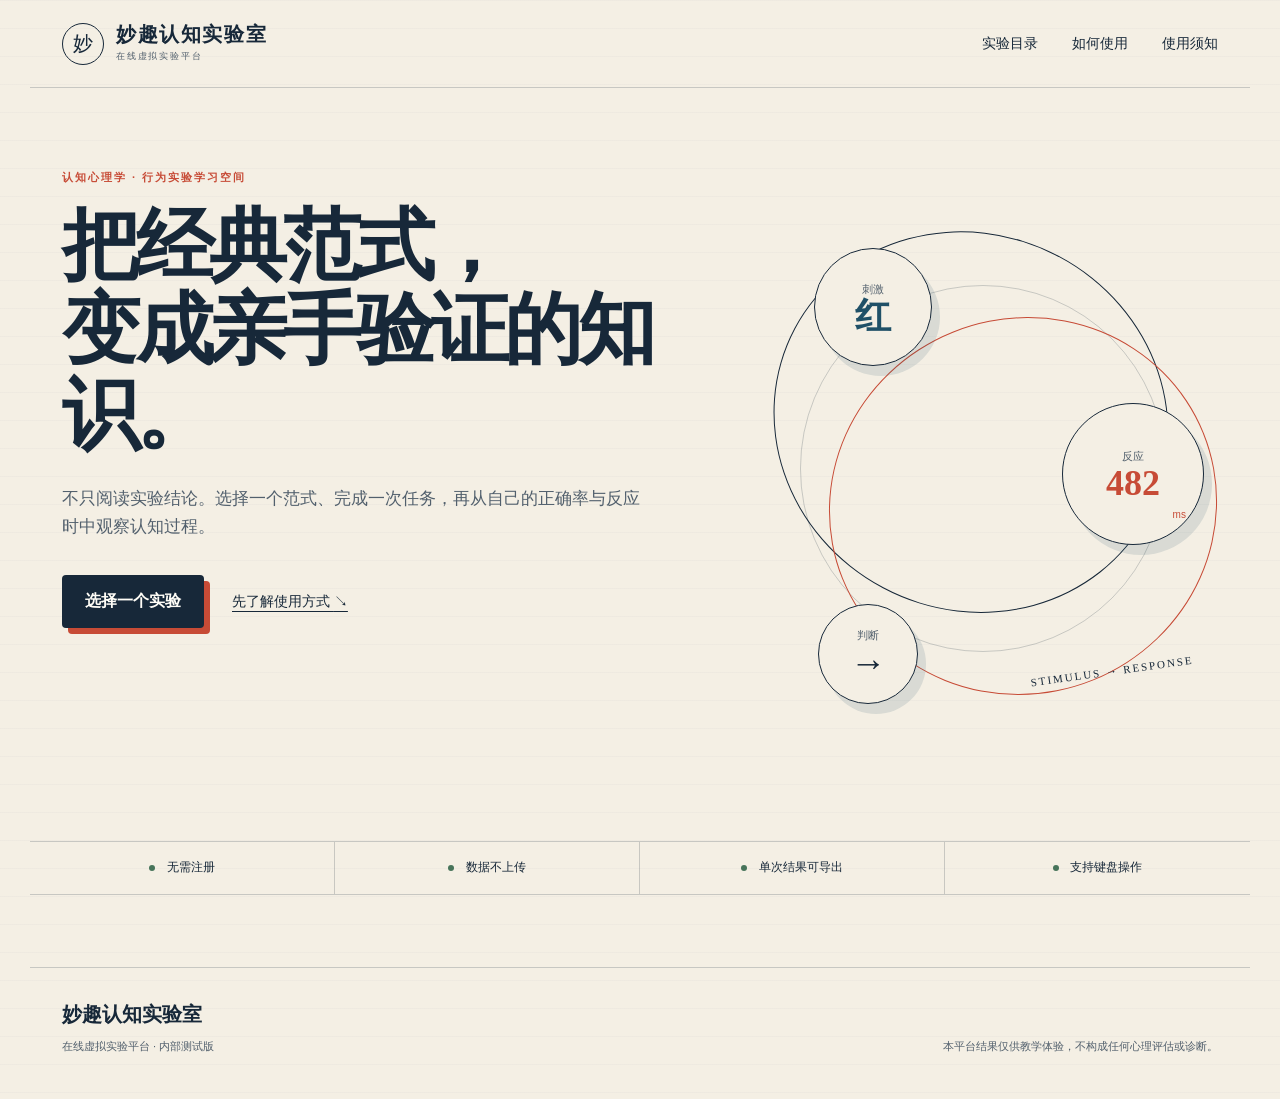
==== commit 0eb00078: "chore: rename platform to 妙趣认知实验室" ====
--- a/index.html
+++ b/index.html
@@ -5,22 +5,22 @@
     <meta name="viewport" content="width=device-width, initial-scale=1.0" />
     <meta
       name="description"
-      content="面向认知心理学学习者的经典行为实验范式体验平台。"
+      content="“妙趣认知实验室”在线虚拟实验平台，面向认知心理学学习者提供经典行为实验范式体验。"
     />
     <meta name="theme-color" content="#f4efe4" />
     <link rel="icon" href="./favicon.svg" type="image/svg+xml" />
-    <title>知觉之间｜认知心理学实验范式平台</title>
+    <title>“妙趣认知实验室”在线虚拟实验平台</title>
     <link rel="stylesheet" href="./styles.css" />
   </head>
   <body class="cover-page">
     <a class="skip-link" href="#cover-content">跳到首页内容</a>
 
     <header class="site-header">
-      <a class="brand" href="#top" aria-label="知觉之间首页">
-        <span class="brand-mark" aria-hidden="true">知</span>
+      <a class="brand" href="#top" aria-label="妙趣认知实验室首页">
+        <span class="brand-mark" aria-hidden="true">妙</span>
         <span>
-          <strong>知觉之间</strong>
-          <small>COGNITION LAB</small>
+          <strong>妙趣认知实验室</strong>
+          <small>在线虚拟实验平台</small>
         </span>
       </a>
       <nav aria-label="主导航">
@@ -65,8 +65,8 @@
 
     <footer class="site-footer">
       <div>
-        <strong>知觉之间</strong>
-        <p>认知心理学实验范式教学平台 · 内部测试版</p>
+        <strong>妙趣认知实验室</strong>
+        <p>在线虚拟实验平台 · 内部测试版</p>
       </div>
       <p>本平台结果仅供教学体验，不构成任何心理评估或诊断。</p>
     </footer>
--- a/styles.css
+++ b/styles.css
@@ -472,7 +472,7 @@
 .experiment-dialog {
   width: 100vw;
   max-width: none;
-  height: 100vh;
+  height: 100dvh;
   max-height: none;
   margin: 0;
   padding: 0;
@@ -509,7 +509,7 @@
 .intro-meta { display: flex; justify-content: center; gap: 22px; margin-bottom: 32px; color: var(--ink-soft); font-size: 11px; }
 .intro-meta span + span::before { margin-right: 22px; color: var(--red); content: "·"; }
 
-.task-screen { display: flex; min-height: calc(100vh - 82px); flex-direction: column; align-items: center; justify-content: center; padding: 36px 0 70px; }
+.task-screen { display: flex; min-height: calc(100dvh - 82px); flex-direction: column; align-items: center; justify-content: center; padding: 36px 0 70px; }
 .phase-label { margin-bottom: 28px; color: var(--ink-soft); font-size: 11px; font-weight: 700; letter-spacing: .15em; }
 .stimulus-stage { position: relative; display: grid; width: min(620px, 100%); min-height: 330px; place-items: center; border: 1px solid var(--line); background: var(--white); box-shadow: var(--shadow); }
 .fixation { font-family: Arial, sans-serif; font-size: 56px; font-weight: 300; }
@@ -517,6 +517,8 @@
 .stimulus.circle { width: 120px; height: 120px; border-radius: 50%; }
 .feedback { position: absolute; right: 0; bottom: 24px; left: 0; min-height: 26px; color: var(--ink-soft); font-size: 14px; font-weight: 700; text-align: center; }
 .task-key-guide { display: flex; flex-wrap: wrap; justify-content: center; gap: 16px; margin-top: 28px; }
+.task-key-guide button.key-item { min-height: 56px; flex: 1 1 120px; justify-content: center; max-width: 180px; padding: 6px 12px; border: 1px solid var(--line); border-radius: 5px; background: var(--white); color: var(--ink); cursor: pointer; font: inherit; touch-action: manipulation; }
+.task-key-guide button.key-item:active { border-color: var(--ink); background: var(--paper-deep); }
 
 .transition-screen { max-width: 700px; padding-top: 18vh; text-align: center; }
 .transition-screen > p:not(.eyebrow) { margin-bottom: 34px; color: var(--ink-soft); }
@@ -592,6 +594,7 @@
   .intro-meta { align-items: center; flex-direction: column; gap: 4px; }
   .intro-meta span + span::before { display: none; }
   .stimulus-stage { min-height: 280px; }
+  .task-key-guide { width: 100%; gap: 10px; margin-top: 16px; }
   .metric-grid { grid-template-columns: 1fr; }
   .metric-grid article { border-right: 0; border-bottom: 1px solid var(--line); }
   .metric-grid article:last-child { border-bottom: 0; }
@@ -778,6 +781,7 @@
 .library-row, .change-row { display: flex; align-items: center; justify-content: space-between; gap: 20px; padding: 14px 0; border-top: 1px solid var(--line); }
 .library-row:last-child, .change-row:last-child { border-bottom: 1px solid var(--line); }
 .library-row div, .change-row div { display: grid; }
+.library-row .library-actions { display: flex; align-items: center; gap: 14px; }
 .library-row span, .change-row small { color: var(--ink-soft); font-size: 10px; }
 .library-row.pending-delete { opacity: .55; text-decoration: line-through; }
 .text-button:disabled { color: var(--ink-soft); cursor: not-allowed; opacity: .6; text-decoration: none; }
@@ -838,6 +842,8 @@
 .runner-header .icon-button { justify-self: end; }
 .runner-main { min-height: calc(100vh - 79px); }
 .runner-main > iframe { width: 100%; height: calc(100vh - 79px); border: 0; background: white; }
+.touch-controls { display: none; }
+.touch-controls[hidden] { display: none; }
 .runner-wait { display: grid; min-height: calc(100vh - 79px); place-content: center; text-align: center; }
 .runner-wait h1 { font-family: var(--serif); font-size: clamp(42px, 6vw, 70px); }
 .runner-error { min-height: calc(100vh - 79px); }
@@ -848,3 +854,36 @@
   .runner-header > p { grid-column: 1 / -1; grid-row: 2; margin-top: 4px; }
   .runner-main, .runner-main > iframe { min-height: calc(100vh - 96px); height: calc(100vh - 96px); }
 }
+
+@media (max-width: 760px), (hover: none) and (pointer: coarse) {
+  .runner-page.has-touch-controls { --touch-controls-height: calc(116px + env(safe-area-inset-bottom)); }
+  .runner-page.has-touch-controls .runner-main > iframe { height: calc(100dvh - 96px - var(--touch-controls-height)); min-height: 260px; }
+  .touch-controls {
+    display: grid;
+    height: var(--touch-controls-height);
+    grid-template-columns: repeat(auto-fit, minmax(56px, 1fr));
+    grid-auto-rows: 44px;
+    gap: 8px;
+    padding: 10px max(12px, env(safe-area-inset-right)) max(10px, env(safe-area-inset-bottom)) max(12px, env(safe-area-inset-left));
+    border-top: 1px solid var(--line);
+    background: var(--paper);
+  }
+  .touch-controls button {
+    min-height: 44px;
+    border: 1px solid var(--ink);
+    border-radius: 4px;
+    background: var(--white);
+    color: var(--ink);
+    font: 700 13px/1 var(--sans);
+    touch-action: manipulation;
+  }
+  .touch-controls button:active { background: var(--ink); color: var(--white); }
+}
+
+@media (max-height: 500px) and (hover: none) and (pointer: coarse) {
+  .dialog-header { min-height: 58px; padding-top: max(8px, env(safe-area-inset-top)); padding-bottom: 8px; }
+  .task-screen { min-height: calc(100dvh - 58px); padding: 10px 0 max(10px, env(safe-area-inset-bottom)); }
+  .phase-label { margin-bottom: 8px; }
+  .stimulus-stage { min-height: 150px; }
+  .task-key-guide { margin-top: 8px; }
+}
